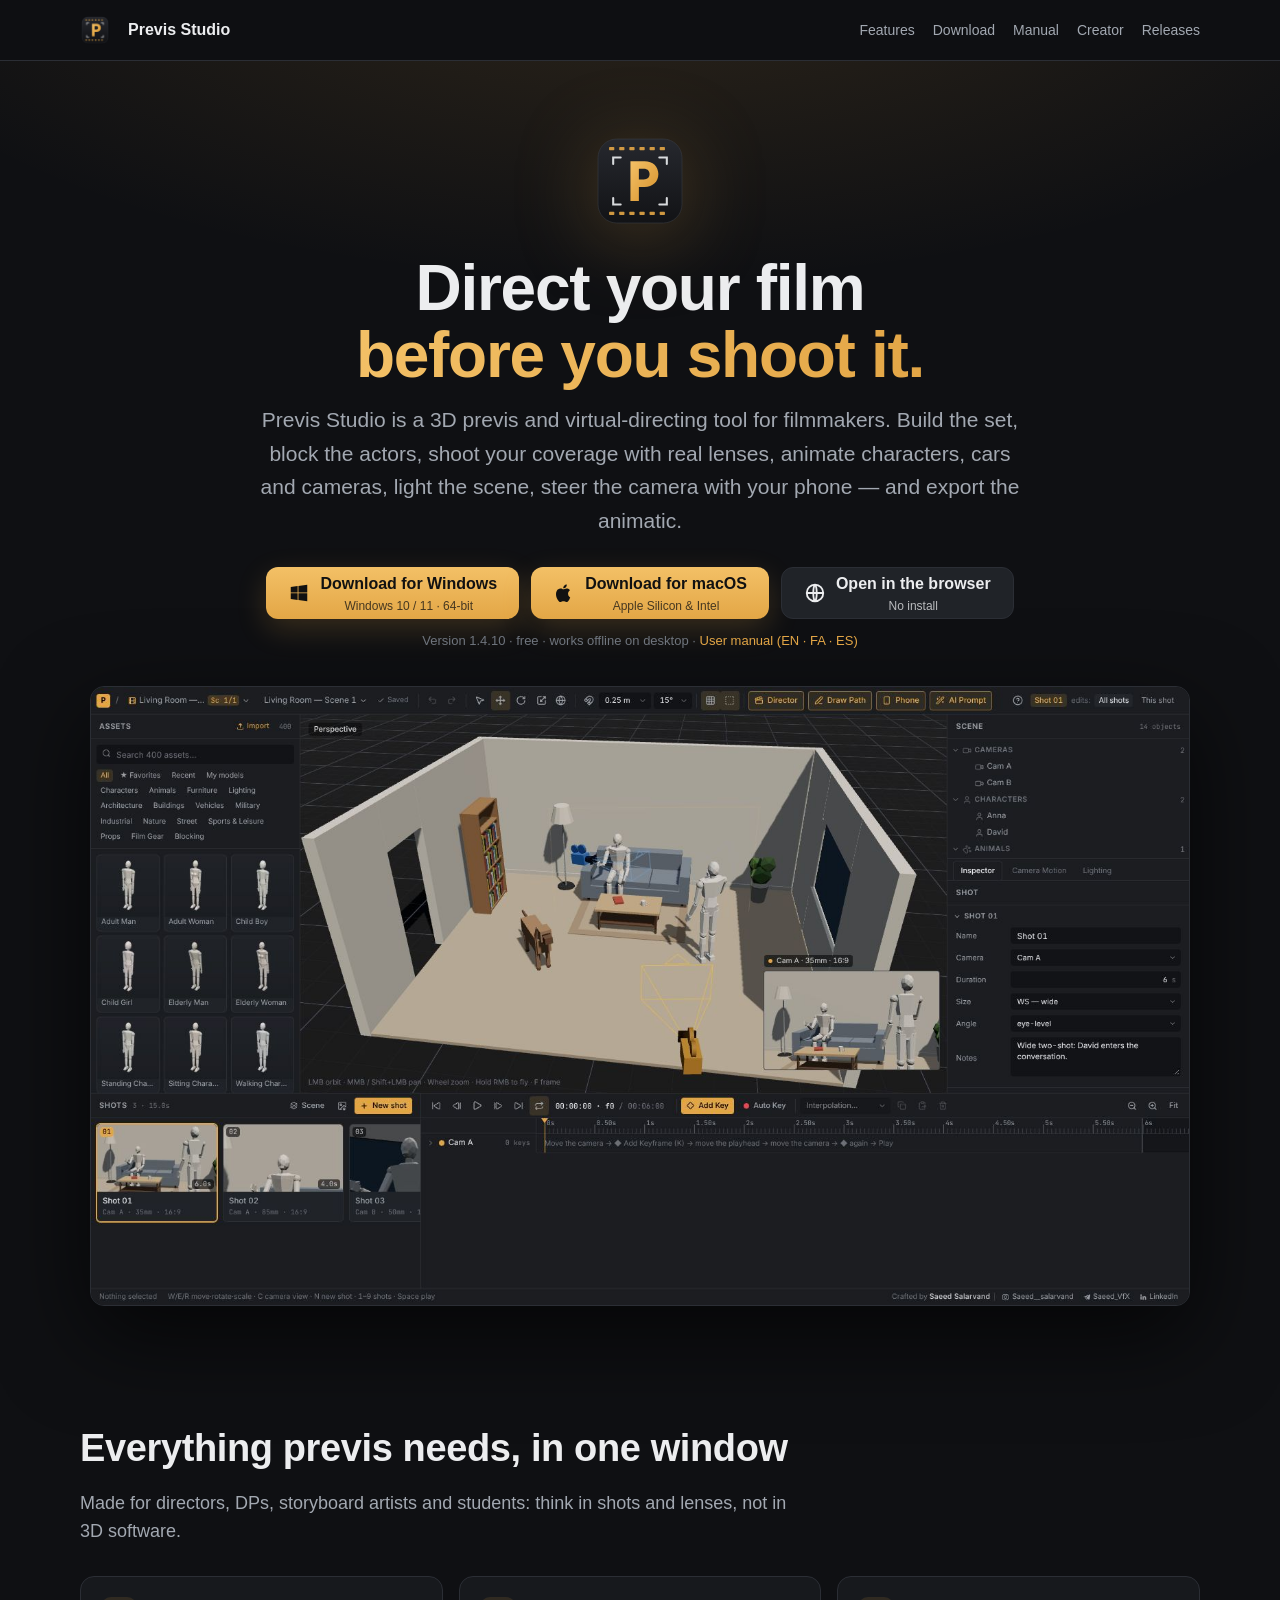
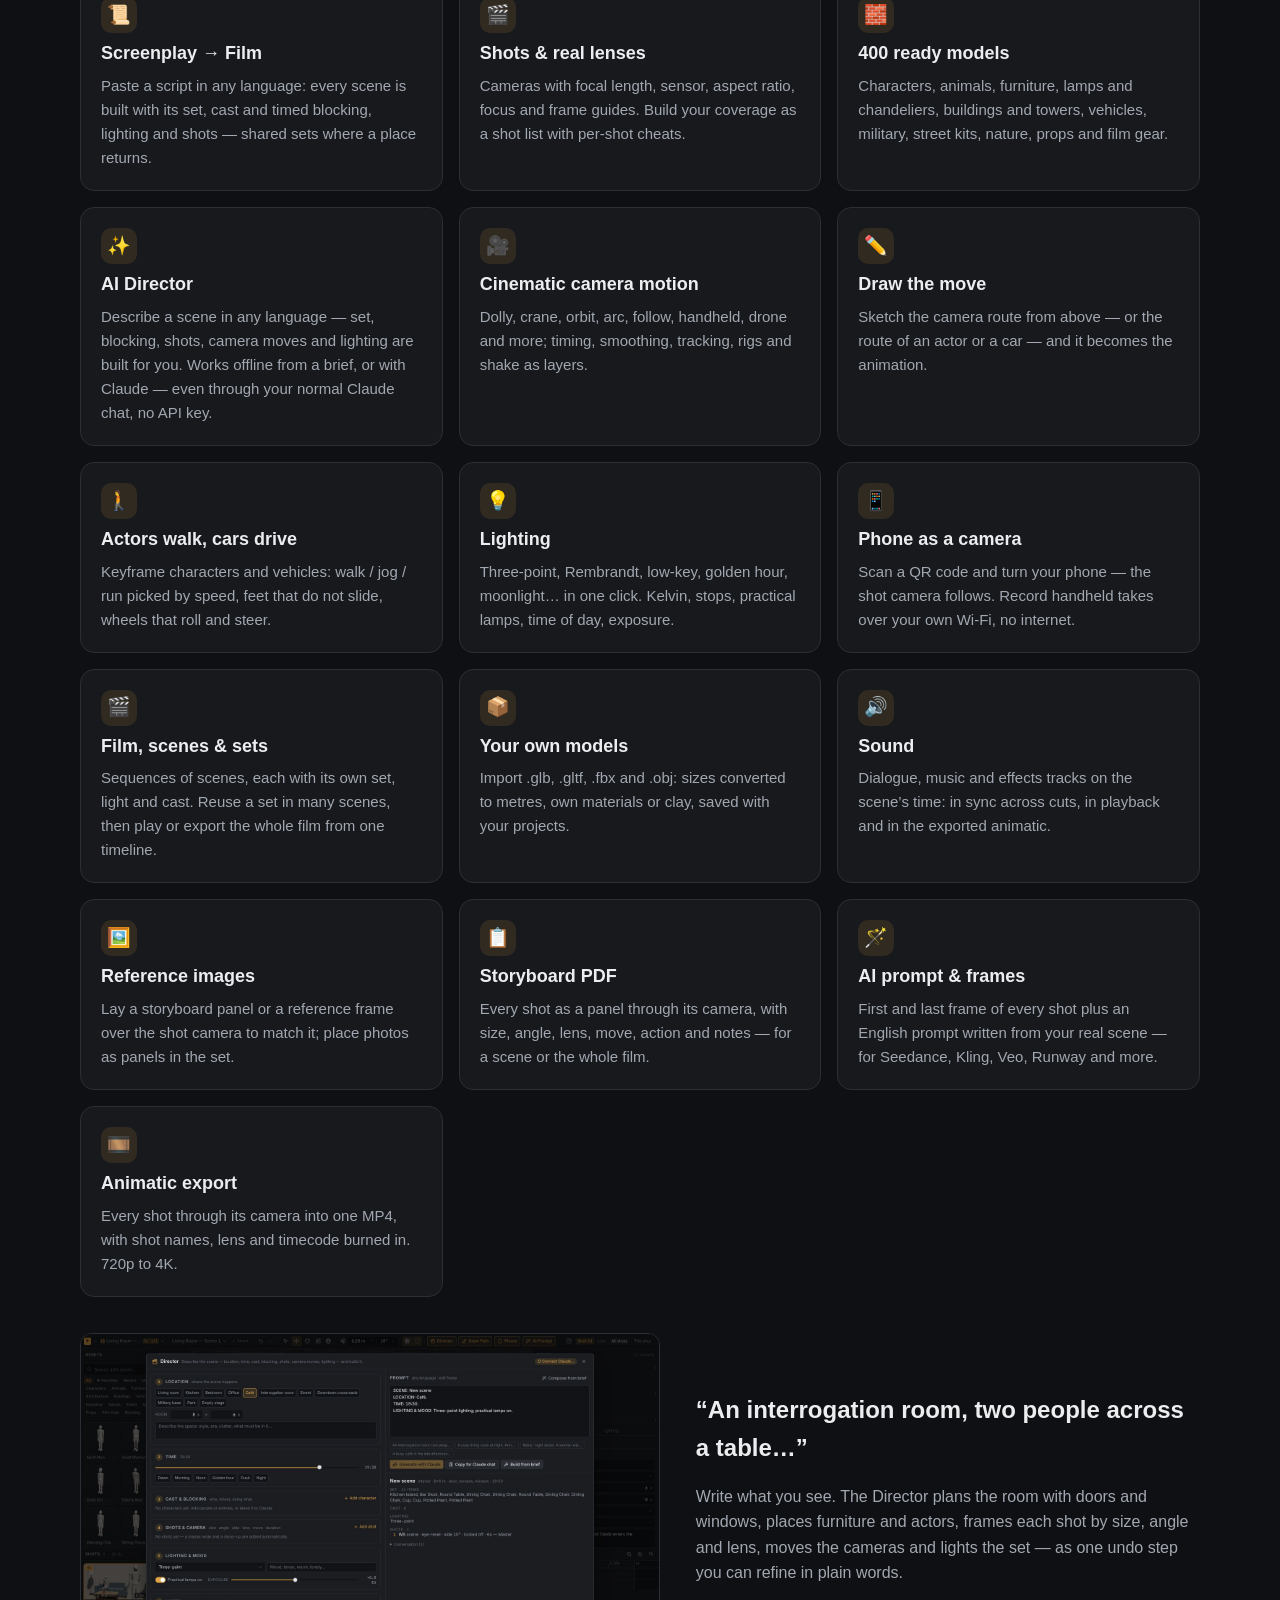
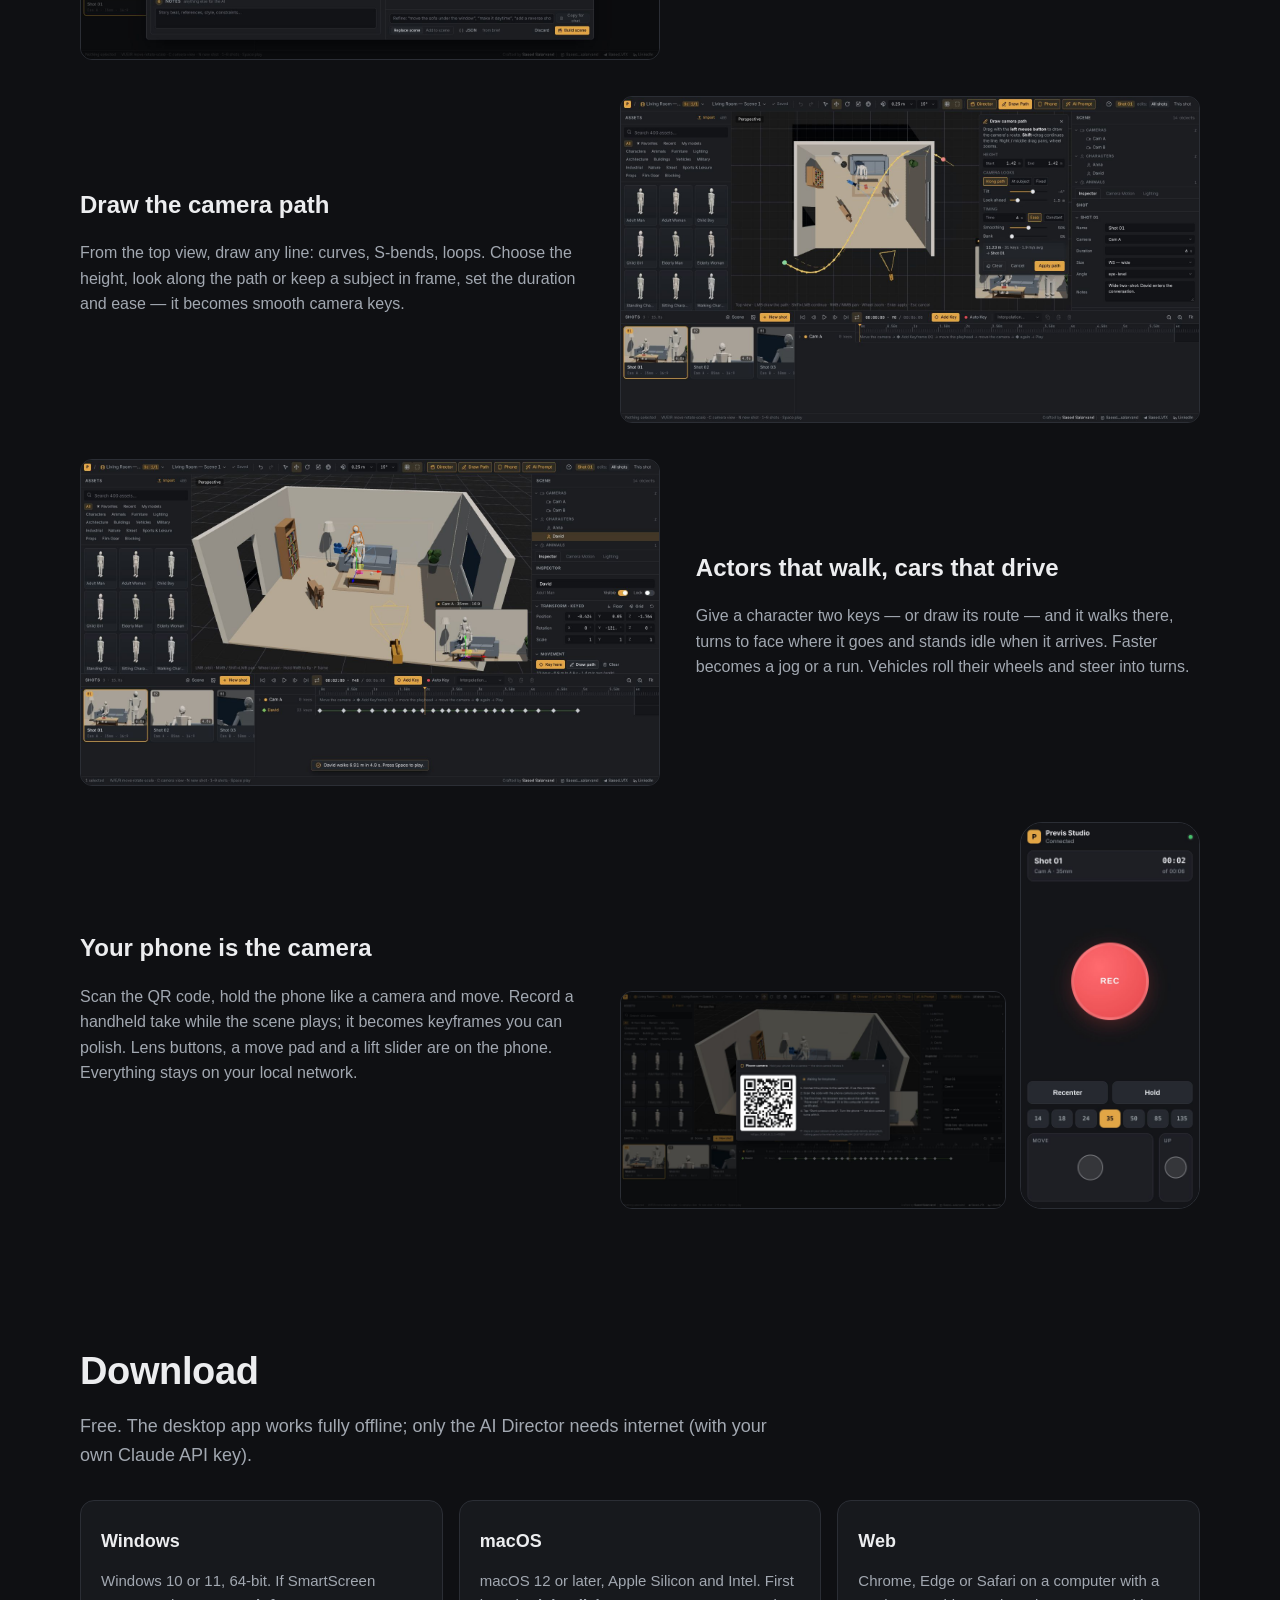
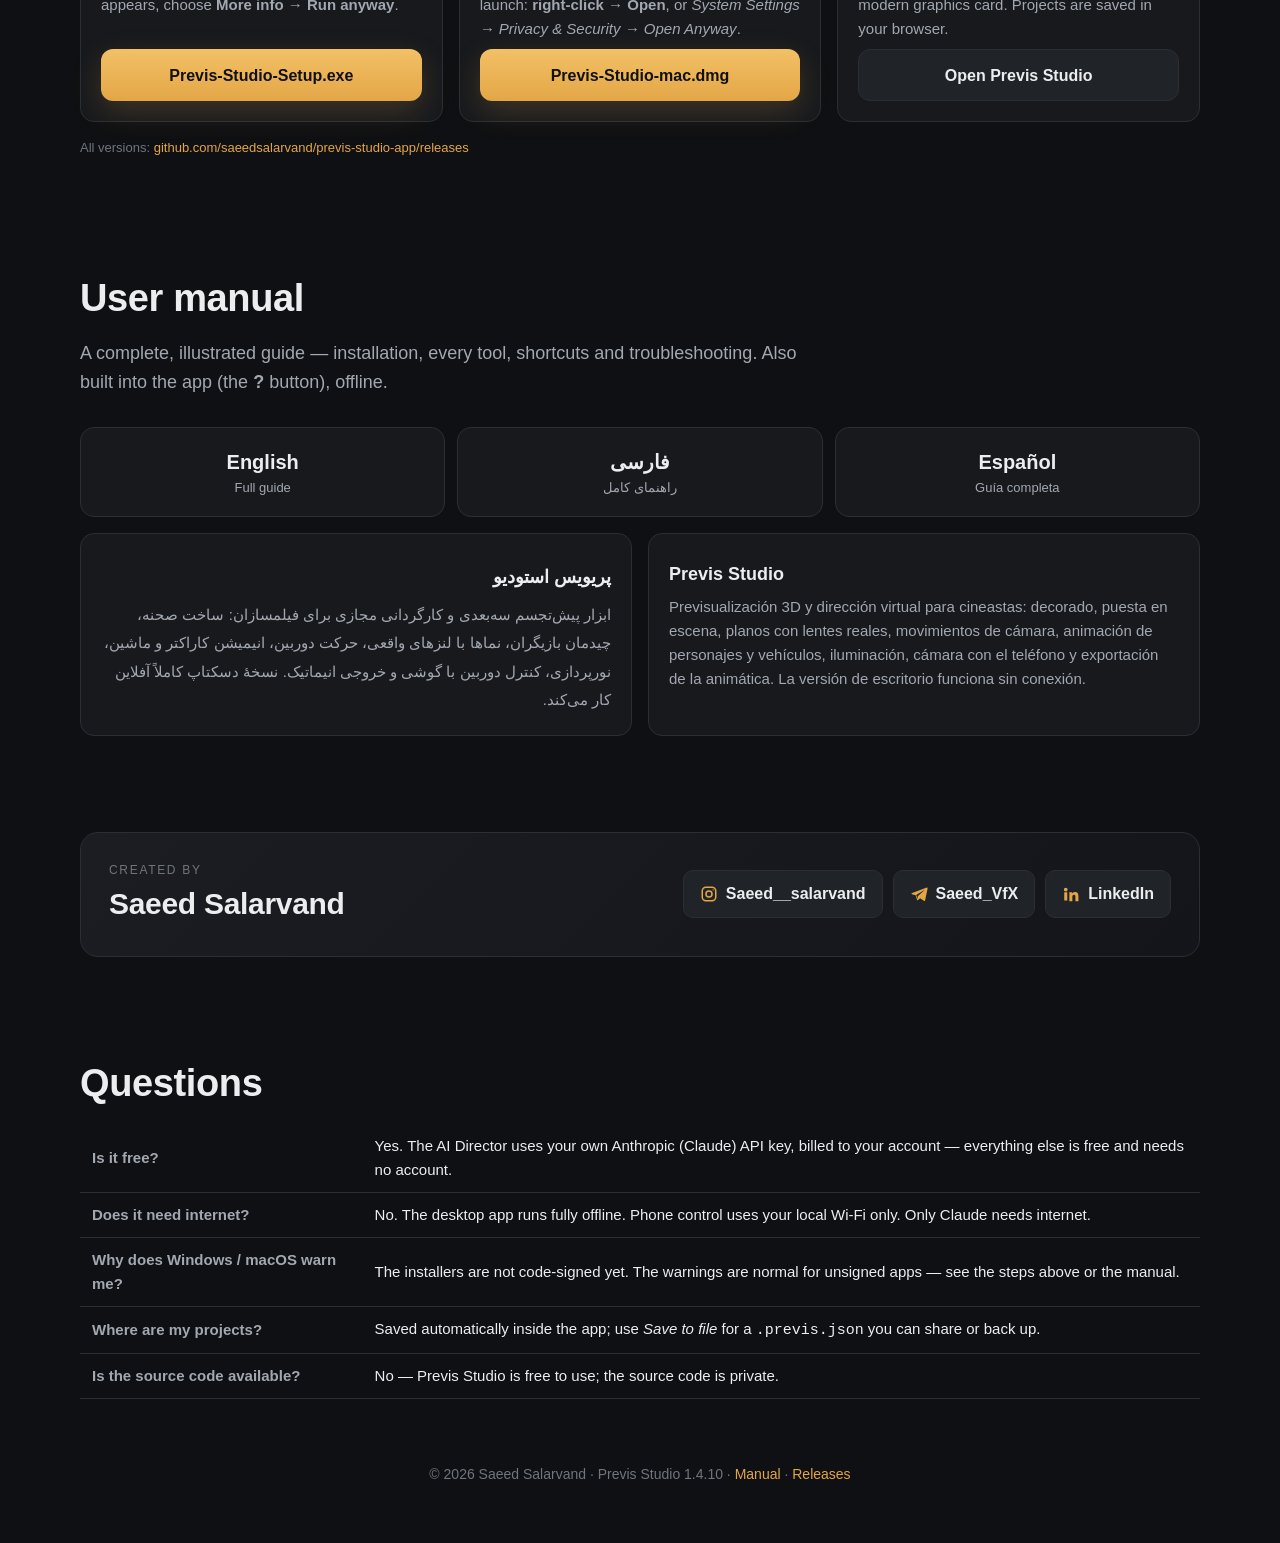
==== index.html @ e41b7f32 "Website 1.4.10" ====
<!doctype html>
<html lang="en">
  <head>
    <meta charset="utf-8" />
    <meta name="viewport" content="width=device-width, initial-scale=1" />
    <title>Previs Studio — 3D previs &amp; virtual directing for filmmakers</title>
    <meta name="description" content="Block scenes, place actors and props, shoot coverage with real lenses, animate characters and cameras, light the set, steer the camera with your phone and export an animatic. Free for Windows, macOS and the web." />
    <meta property="og:title" content="Previs Studio" />
    <meta property="og:description" content="3D previs and virtual directing for filmmakers — by Saeed Salarvand." />
    <meta property="og:image" content="https://saeedsalarvand.github.io/previs-studio-app/app/manual/img/overview.jpg" />
    <link rel="icon" type="image/png" href="assets/icon-256.png" />
    <style>
      :root { --bg: #0f1013; --panel: #17191d; --raised: #202328; --border: #2b2e35; --text: #ecedef; --muted: #a2a8b1; --faint: #6f757e; --accent: #e3a646; --accent2: #f3c066; color-scheme: dark; }
      * { box-sizing: border-box; }
      html { scroll-behavior: smooth; }
      body { margin: 0; background: var(--bg); color: var(--text); font: 16px/1.6 -apple-system, BlinkMacSystemFont, "Segoe UI", Roboto, "Helvetica Neue", Arial, sans-serif; }
      a { color: var(--accent); text-decoration: none; }
      a:hover { text-decoration: underline; }
      .wrap { max-width: 1160px; margin: 0 auto; padding: 0 20px; }
      nav.top { position: sticky; top: 0; z-index: 10; background: rgba(15, 16, 19, 0.85); backdrop-filter: blur(10px); border-bottom: 1px solid var(--border); }
      nav.top .wrap { display: flex; align-items: center; gap: 18px; height: 60px; }
      nav.top img { width: 30px; height: 30px; }
      nav.top b { font-size: 16px; }
      nav.top .links { margin-left: auto; display: flex; gap: 18px; font-size: 14px; }
      nav.top .links a { color: var(--muted); }
      nav.top .links a:hover { color: var(--text); text-decoration: none; }
      .hero { padding: 72px 0 40px; text-align: center; background: radial-gradient(1200px 500px at 50% -10%, #e3a64626, transparent 70%); }
      .hero img.icon { width: 96px; height: 96px; filter: drop-shadow(0 12px 40px #e3a64640); }
      .hero h1 { font-size: clamp(36px, 6vw, 64px); line-height: 1.05; margin: 18px 0 14px; letter-spacing: -0.02em; }
      .hero h1 span { background: linear-gradient(90deg, var(--accent2), var(--accent)); -webkit-background-clip: text; background-clip: text; color: transparent; }
      .hero p { font-size: clamp(17px, 2.2vw, 21px); color: var(--muted); max-width: 760px; margin: 0 auto; }
      .cta { display: flex; flex-wrap: wrap; justify-content: center; gap: 12px; margin: 30px 0 12px; }
      .btn { display: inline-flex; align-items: center; gap: 10px; height: 52px; padding: 0 22px; border-radius: 12px; font-weight: 650; font-size: 16px; border: 1px solid var(--border); background: var(--raised); color: var(--text); }
      .btn:hover { text-decoration: none; border-color: #4a4e57; }
      .btn.primary { background: linear-gradient(180deg, var(--accent2), var(--accent)); color: #111; border: 0; box-shadow: 0 10px 30px #e3a64633; }
      .btn small { display: block; font-weight: 500; font-size: 12px; opacity: 0.75; }
      .btn svg { width: 22px; height: 22px; }
      .ver { color: var(--faint); font-size: 13px; }
      .shot { margin: 34px auto 0; max-width: 1100px; border-radius: 14px; overflow: hidden; border: 1px solid var(--border); box-shadow: 0 30px 90px #000a; }
      .shot img { display: block; width: 100%; }
      section { padding: 72px 0 24px; }
      h2 { font-size: clamp(26px, 3.6vw, 38px); letter-spacing: -0.01em; margin: 0 0 10px; }
      .sub { color: var(--muted); max-width: 720px; margin: 0 0 30px; font-size: 18px; }
      .features { display: grid; grid-template-columns: repeat(3, 1fr); gap: 16px; }
      .f { background: var(--panel); border: 1px solid var(--border); border-radius: 14px; padding: 20px; }
      .f h3 { margin: 6px 0 6px; font-size: 18px; }
      .f p { margin: 0; color: var(--muted); font-size: 15px; }
      .f .i { width: 36px; height: 36px; border-radius: 10px; background: #e3a6461f; color: var(--accent); display: grid; place-items: center; font-size: 19px; }
      .split { display: grid; grid-template-columns: 1.15fr 1fr; gap: 36px; align-items: center; margin: 36px 0; }
      .split.rev { grid-template-columns: 1fr 1.15fr; }
      .split.rev .media { order: 2; }
      .media img { width: 100%; border-radius: 12px; border: 1px solid var(--border); display: block; }
      .split h3 { font-size: 24px; margin: 0 0 8px; }
      .split p, .split li { color: var(--muted); }
      .phone-pair { display: grid; grid-template-columns: 1fr 180px; gap: 14px; align-items: end; }
      .phone-pair img:last-child { border-radius: 22px; }
      .dl { display: grid; grid-template-columns: repeat(3, 1fr); gap: 16px; }
      .dl .f { display: flex; flex-direction: column; gap: 8px; }
      .dl .f .btn { margin-top: auto; justify-content: center; }
      table { width: 100%; border-collapse: collapse; font-size: 15px; }
      td, th { text-align: left; padding: 10px 12px; border-bottom: 1px solid var(--border); }
      th { color: var(--muted); font-weight: 600; }
      .langs { display: flex; flex-wrap: wrap; gap: 12px; }
      .langs a { flex: 1; min-width: 200px; padding: 18px; border: 1px solid var(--border); border-radius: 14px; background: var(--panel); color: var(--text); font-size: 20px; font-weight: 650; text-align: center; }
      .langs a:hover { border-color: var(--accent); text-decoration: none; }
      .langs small { display: block; color: var(--muted); font-size: 13px; font-weight: 400; }
      .creator { display: flex; flex-wrap: wrap; align-items: center; gap: 24px; background: linear-gradient(135deg, #1b1d22, #14151a); border: 1px solid var(--border); border-radius: 18px; padding: 28px; }
      .creator .who { font-size: 30px; font-weight: 700; letter-spacing: -0.01em; }
      .creator .label { color: var(--faint); text-transform: uppercase; letter-spacing: 0.14em; font-size: 12px; }
      .creator .social { margin-left: auto; display: flex; flex-wrap: wrap; gap: 10px; }
      .creator .social a { display: inline-flex; align-items: center; gap: 8px; padding: 10px 16px; border-radius: 10px; border: 1px solid var(--border); background: var(--raised); color: var(--text); font-weight: 600; }
      .creator .social svg { width: 18px; height: 18px; color: var(--accent); }
      .intl { display: grid; grid-template-columns: 1fr 1fr; gap: 16px; }
      [dir='rtl'], [dir='rtl'] * { letter-spacing: 0 !important; }
      .intl .f[dir='rtl'] { font-family: "Vazirmatn", "Segoe UI", Tahoma, sans-serif; line-height: 1.9; }
      footer { padding: 40px 0 60px; color: var(--faint); font-size: 14px; text-align: center; }
      @media (max-width: 900px) {
        .features, .dl, .intl { grid-template-columns: 1fr; }
        .split, .split.rev { grid-template-columns: 1fr; }
        .split.rev .media { order: 0; }
        nav.top .links { display: none; }
        .creator .social { margin-left: 0; }
      }
    </style>
  </head>
  <body>
    <nav class="top">
      <div class="wrap">
        <img src="assets/icon-256.png" alt="" />
        <b>Previs Studio</b>
        <div class="links">
          <a href="#features">Features</a>
          <a href="#download">Download</a>
          <a href="app/manual/">Manual</a>
          <a href="#creator">Creator</a>
          <a href="https://github.com/saeedsalarvand/previs-studio-app/releases">Releases</a>
        </div>
      </div>
    </nav>

    <header class="hero">
      <div class="wrap">
        <img class="icon" src="assets/icon.svg" alt="Previs Studio icon" />
        <h1>Direct your film<br /><span>before you shoot it.</span></h1>
        <p>Previs Studio is a 3D previs and virtual-directing tool for filmmakers. Build the set, block the actors, shoot your coverage with real lenses, animate characters, cars and cameras, light the scene, steer the camera with your phone — and export the animatic.</p>
        <div class="cta">
          <a class="btn primary" href="https://github.com/saeedsalarvand/previs-studio-app/releases/latest/download/Previs-Studio-Setup.exe">
            <svg viewBox="0 0 24 24" fill="currentColor" aria-hidden="true"><path d="M3 5.5 10.5 4.4v7.1H3V5.5Zm8.4-1.2L21 3v8.5h-9.6V4.3ZM3 12.4h7.5v7.2L3 18.5v-6.1Zm8.4 0H21V21l-9.6-1.4v-7.2Z" /></svg>
            <span>Download for Windows<small>Windows 10 / 11 · 64-bit</small></span>
          </a>
          <a class="btn primary" href="https://github.com/saeedsalarvand/previs-studio-app/releases/latest/download/Previs-Studio-mac.dmg">
            <svg viewBox="0 0 24 24" fill="currentColor" aria-hidden="true"><path d="M16.4 12.7c0-2.4 2-3.6 2.1-3.7-1.1-1.7-2.9-1.9-3.5-1.9-1.5-.2-2.9.9-3.7.9-.8 0-1.9-.9-3.2-.8-1.6 0-3.2 1-4 2.5-1.7 3-.4 7.4 1.2 9.8.8 1.2 1.8 2.5 3 2.4 1.2 0 1.7-.8 3.1-.8 1.5 0 1.9.8 3.2.8 1.3 0 2.1-1.2 2.9-2.4.9-1.4 1.3-2.7 1.3-2.8 0 0-2.4-1-2.4-4ZM14 5.6c.7-.8 1.1-1.9 1-3-1 0-2.1.6-2.8 1.4-.6.7-1.2 1.8-1 2.9 1 .1 2.1-.5 2.8-1.3Z" /></svg>
            <span>Download for macOS<small>Apple Silicon &amp; Intel</small></span>
          </a>
          <a class="btn" href="app/">
            <svg viewBox="0 0 24 24" fill="none" stroke="currentColor" stroke-width="2" aria-hidden="true"><circle cx="12" cy="12" r="9" /><path d="M3 12h18M12 3c2.5 2.8 2.5 15.2 0 18M12 3c-2.5 2.8-2.5 15.2 0 18" /></svg>
            <span>Open in the browser<small>No install</small></span>
          </a>
        </div>
        <div class="ver">Version 1.4.10 · free · works offline on desktop · <a href="app/manual/">User manual (EN · FA · ES)</a></div>
        <div class="shot"><img src="app/manual/img/overview.jpg" alt="Previs Studio main window" /></div>
      </div>
    </header>

    <section id="features">
      <div class="wrap">
        <h2>Everything previs needs, in one window</h2>
        <p class="sub">Made for directors, DPs, storyboard artists and students: think in shots and lenses, not in 3D software.</p>
        <div class="features">
          <div class="f"><div class="i">📜</div><h3>Screenplay → Film</h3><p>Paste a script in any language: every scene is built with its set, cast and timed blocking, lighting and shots — shared sets where a place returns.</p></div>
          <div class="f"><div class="i">🎬</div><h3>Shots &amp; real lenses</h3><p>Cameras with focal length, sensor, aspect ratio, focus and frame guides. Build your coverage as a shot list with per-shot cheats.</p></div>
          <div class="f"><div class="i">🧱</div><h3>400 ready models</h3><p>Characters, animals, furniture, lamps and chandeliers, buildings and towers, vehicles, military, street kits, nature, props and film gear.</p></div>
          <div class="f"><div class="i">✨</div><h3>AI Director</h3><p>Describe a scene in any language — set, blocking, shots, camera moves and lighting are built for you. Works offline from a brief, or with Claude — even through your normal Claude chat, no API key.</p></div>
          <div class="f"><div class="i">🎥</div><h3>Cinematic camera motion</h3><p>Dolly, crane, orbit, arc, follow, handheld, drone and more; timing, smoothing, tracking, rigs and shake as layers.</p></div>
          <div class="f"><div class="i">✏️</div><h3>Draw the move</h3><p>Sketch the camera route from above — or the route of an actor or a car — and it becomes the animation.</p></div>
          <div class="f"><div class="i">🚶</div><h3>Actors walk, cars drive</h3><p>Keyframe characters and vehicles: walk / jog / run picked by speed, feet that do not slide, wheels that roll and steer.</p></div>
          <div class="f"><div class="i">💡</div><h3>Lighting</h3><p>Three-point, Rembrandt, low-key, golden hour, moonlight… in one click. Kelvin, stops, practical lamps, time of day, exposure.</p></div>
          <div class="f"><div class="i">📱</div><h3>Phone as a camera</h3><p>Scan a QR code and turn your phone — the shot camera follows. Record handheld takes over your own Wi-Fi, no internet.</p></div>
          <div class="f"><div class="i">🎬</div><h3>Film, scenes &amp; sets</h3><p>Sequences of scenes, each with its own set, light and cast. Reuse a set in many scenes, then play or export the whole film from one timeline.</p></div>
          <div class="f"><div class="i">📦</div><h3>Your own models</h3><p>Import .glb, .gltf, .fbx and .obj: sizes converted to metres, own materials or clay, saved with your projects.</p></div>
          <div class="f"><div class="i">🔊</div><h3>Sound</h3><p>Dialogue, music and effects tracks on the scene’s time: in sync across cuts, in playback and in the exported animatic.</p></div>
          <div class="f"><div class="i">🖼️</div><h3>Reference images</h3><p>Lay a storyboard panel or a reference frame over the shot camera to match it; place photos as panels in the set.</p></div>
          <div class="f"><div class="i">📋</div><h3>Storyboard PDF</h3><p>Every shot as a panel through its camera, with size, angle, lens, move, action and notes — for a scene or the whole film.</p></div>
          <div class="f"><div class="i">🪄</div><h3>AI prompt &amp; frames</h3><p>First and last frame of every shot plus an English prompt written from your real scene — for Seedance, Kling, Veo, Runway and more.</p></div>
          <div class="f"><div class="i">🎞️</div><h3>Animatic export</h3><p>Every shot through its camera into one MP4, with shot names, lens and timecode burned in. 720p to 4K.</p></div>
        </div>

        <div class="split">
          <div class="media"><img src="app/manual/img/director.jpg" alt="Director" /></div>
          <div>
            <h3>“An interrogation room, two people across a table…”</h3>
            <p>Write what you see. The Director plans the room with doors and windows, places furniture and actors, frames each shot by size, angle and lens, moves the cameras and lights the set — as one undo step you can refine in plain words.</p>
          </div>
        </div>
        <div class="split rev">
          <div class="media"><img src="app/manual/img/draw-path.jpg" alt="Draw Path" /></div>
          <div>
            <h3>Draw the camera path</h3>
            <p>From the top view, draw any line: curves, S-bends, loops. Choose the height, look along the path or keep a subject in frame, set the duration and ease — it becomes smooth camera keys.</p>
          </div>
        </div>
        <div class="split">
          <div class="media"><img src="app/manual/img/object-animation.jpg" alt="Character walking" /></div>
          <div>
            <h3>Actors that walk, cars that drive</h3>
            <p>Give a character two keys — or draw its route — and it walks there, turns to face where it goes and stands idle when it arrives. Faster becomes a jog or a run. Vehicles roll their wheels and steer into turns.</p>
          </div>
        </div>
        <div class="split rev">
          <div class="media phone-pair"><img src="app/manual/img/phone-dialog.jpg" alt="Phone pairing" /><img src="app/manual/img/phone-page.jpg" alt="Phone controller" /></div>
          <div>
            <h3>Your phone is the camera</h3>
            <p>Scan the QR code, hold the phone like a camera and move. Record a handheld take while the scene plays; it becomes keyframes you can polish. Lens buttons, a move pad and a lift slider are on the phone. Everything stays on your local network.</p>
          </div>
        </div>
      </div>
    </section>

    <section id="download">
      <div class="wrap">
        <h2>Download</h2>
        <p class="sub">Free. The desktop app works fully offline; only the AI Director needs internet (with your own Claude API key).</p>
        <div class="dl">
          <div class="f">
            <h3>Windows</h3>
            <p>Windows 10 or 11, 64-bit. If SmartScreen appears, choose <b>More info → Run anyway</b>.</p>
            <a class="btn primary" href="https://github.com/saeedsalarvand/previs-studio-app/releases/latest/download/Previs-Studio-Setup.exe">Previs-Studio-Setup.exe</a>
          </div>
          <div class="f">
            <h3>macOS</h3>
            <p>macOS 12 or later, Apple Silicon and Intel. First launch: <b>right-click → Open</b>, or <i>System Settings → Privacy &amp; Security → Open Anyway</i>.</p>
            <a class="btn primary" href="https://github.com/saeedsalarvand/previs-studio-app/releases/latest/download/Previs-Studio-mac.dmg">Previs-Studio-mac.dmg</a>
          </div>
          <div class="f">
            <h3>Web</h3>
            <p>Chrome, Edge or Safari on a computer with a modern graphics card. Projects are saved in your browser.</p>
            <a class="btn" href="app/">Open Previs Studio</a>
          </div>
        </div>
        <p class="ver" style="margin-top: 16px">All versions: <a href="https://github.com/saeedsalarvand/previs-studio-app/releases">github.com/saeedsalarvand/previs-studio-app/releases</a></p>
      </div>
    </section>

    <section id="manual">
      <div class="wrap">
        <h2>User manual</h2>
        <p class="sub">A complete, illustrated guide — installation, every tool, shortcuts and troubleshooting. Also built into the app (the <b>?</b> button), offline.</p>
        <div class="langs">
          <a href="app/manual/en.html">English<small>Full guide</small></a>
          <a href="app/manual/fa.html" dir="rtl" lang="fa">فارسی<small>راهنمای کامل</small></a>
          <a href="app/manual/es.html" lang="es">Español<small>Guía completa</small></a>
        </div>
        <div class="intl" style="margin-top: 16px">
          <div class="f" dir="rtl" lang="fa">
            <h3>پریویس استودیو</h3>
            <p>ابزار پیش‌تجسم سه‌بعدی و کارگردانی مجازی برای فیلمسازان: ساخت صحنه، چیدمان بازیگران، نماها با لنزهای واقعی، حرکت دوربین، انیمیشن کاراکتر و ماشین، نورپردازی، کنترل دوربین با گوشی و خروجی انیماتیک. نسخهٔ دسکتاپ کاملاً آفلاین کار می‌کند.</p>
          </div>
          <div class="f" lang="es">
            <h3>Previs Studio</h3>
            <p>Previsualización 3D y dirección virtual para cineastas: decorado, puesta en escena, planos con lentes reales, movimientos de cámara, animación de personajes y vehículos, iluminación, cámara con el teléfono y exportación de la animática. La versión de escritorio funciona sin conexión.</p>
          </div>
        </div>
      </div>
    </section>

    <section id="creator">
      <div class="wrap">
        <div class="creator">
          <div>
            <div class="label">Created by</div>
            <div class="who">Saeed Salarvand</div>
          </div>
          <div class="social">
            <a href="https://instagram.com/Saeed__salarvand" target="_blank" rel="noopener noreferrer"><svg viewBox="0 0 24 24" fill="none" stroke="currentColor" stroke-width="2"><rect x="3" y="3" width="18" height="18" rx="5" /><circle cx="12" cy="12" r="4" /><circle cx="17.5" cy="6.5" r="0.8" fill="currentColor" stroke="none" /></svg>Saeed__salarvand</a>
            <a href="https://t.me/Saeed_VfX" target="_blank" rel="noopener noreferrer"><svg viewBox="0 0 24 24" fill="currentColor"><path d="M21.5 3.6 2.9 10.8c-1.2.5-1.2 1.2-.2 1.5l4.8 1.5 1.8 5.6c.2.6.1.9.8.9.5 0 .7-.2 1-.5l2.4-2.3 4.9 3.6c.9.5 1.5.2 1.8-.8l3.2-15.2c.3-1.3-.5-1.9-1.4-1.5ZM8.3 13.4l10.3-6.5c.5-.3.9-.1.5.2l-8.8 8-.3 3.7-1.7-5.4Z" /></svg>Saeed_VfX</a>
            <a href="https://www.linkedin.com/in/saeed-salarvand/" target="_blank" rel="noopener noreferrer"><svg viewBox="0 0 24 24" fill="currentColor"><path d="M4.98 3.5a2.5 2.5 0 1 1 0 5 2.5 2.5 0 0 1 0-5ZM3 9.75h4v11H3v-11Zm6.5 0h3.8v1.5h.05c.53-1 1.83-2.05 3.77-2.05 4.03 0 4.78 2.65 4.78 6.1v6.45h-4v-5.72c0-1.36-.02-3.12-1.9-3.12-1.9 0-2.2 1.48-2.2 3.02v5.82h-4v-11Z" /></svg>LinkedIn</a>
          </div>
        </div>
      </div>
    </section>

    <section>
      <div class="wrap">
        <h2>Questions</h2>
        <table>
          <tr><th>Is it free?</th><td>Yes. The AI Director uses your own Anthropic (Claude) API key, billed to your account — everything else is free and needs no account.</td></tr>
          <tr><th>Does it need internet?</th><td>No. The desktop app runs fully offline. Phone control uses your local Wi-Fi only. Only Claude needs internet.</td></tr>
          <tr><th>Why does Windows / macOS warn me?</th><td>The installers are not code-signed yet. The warnings are normal for unsigned apps — see the steps above or the manual.</td></tr>
          <tr><th>Where are my projects?</th><td>Saved automatically inside the app; use <i>Save to file</i> for a <code>.previs.json</code> you can share or back up.</td></tr>
          <tr><th>Is the source code available?</th><td>No — Previs Studio is free to use; the source code is private.</td></tr>
        </table>
      </div>
    </section>

    <footer>
      <div class="wrap">© 2026 Saeed Salarvand · Previs Studio 1.4.10 · <a href="app/manual/">Manual</a> · <a href="https://github.com/saeedsalarvand/previs-studio-app/releases">Releases</a></div>
    </footer>
  </body>
</html>
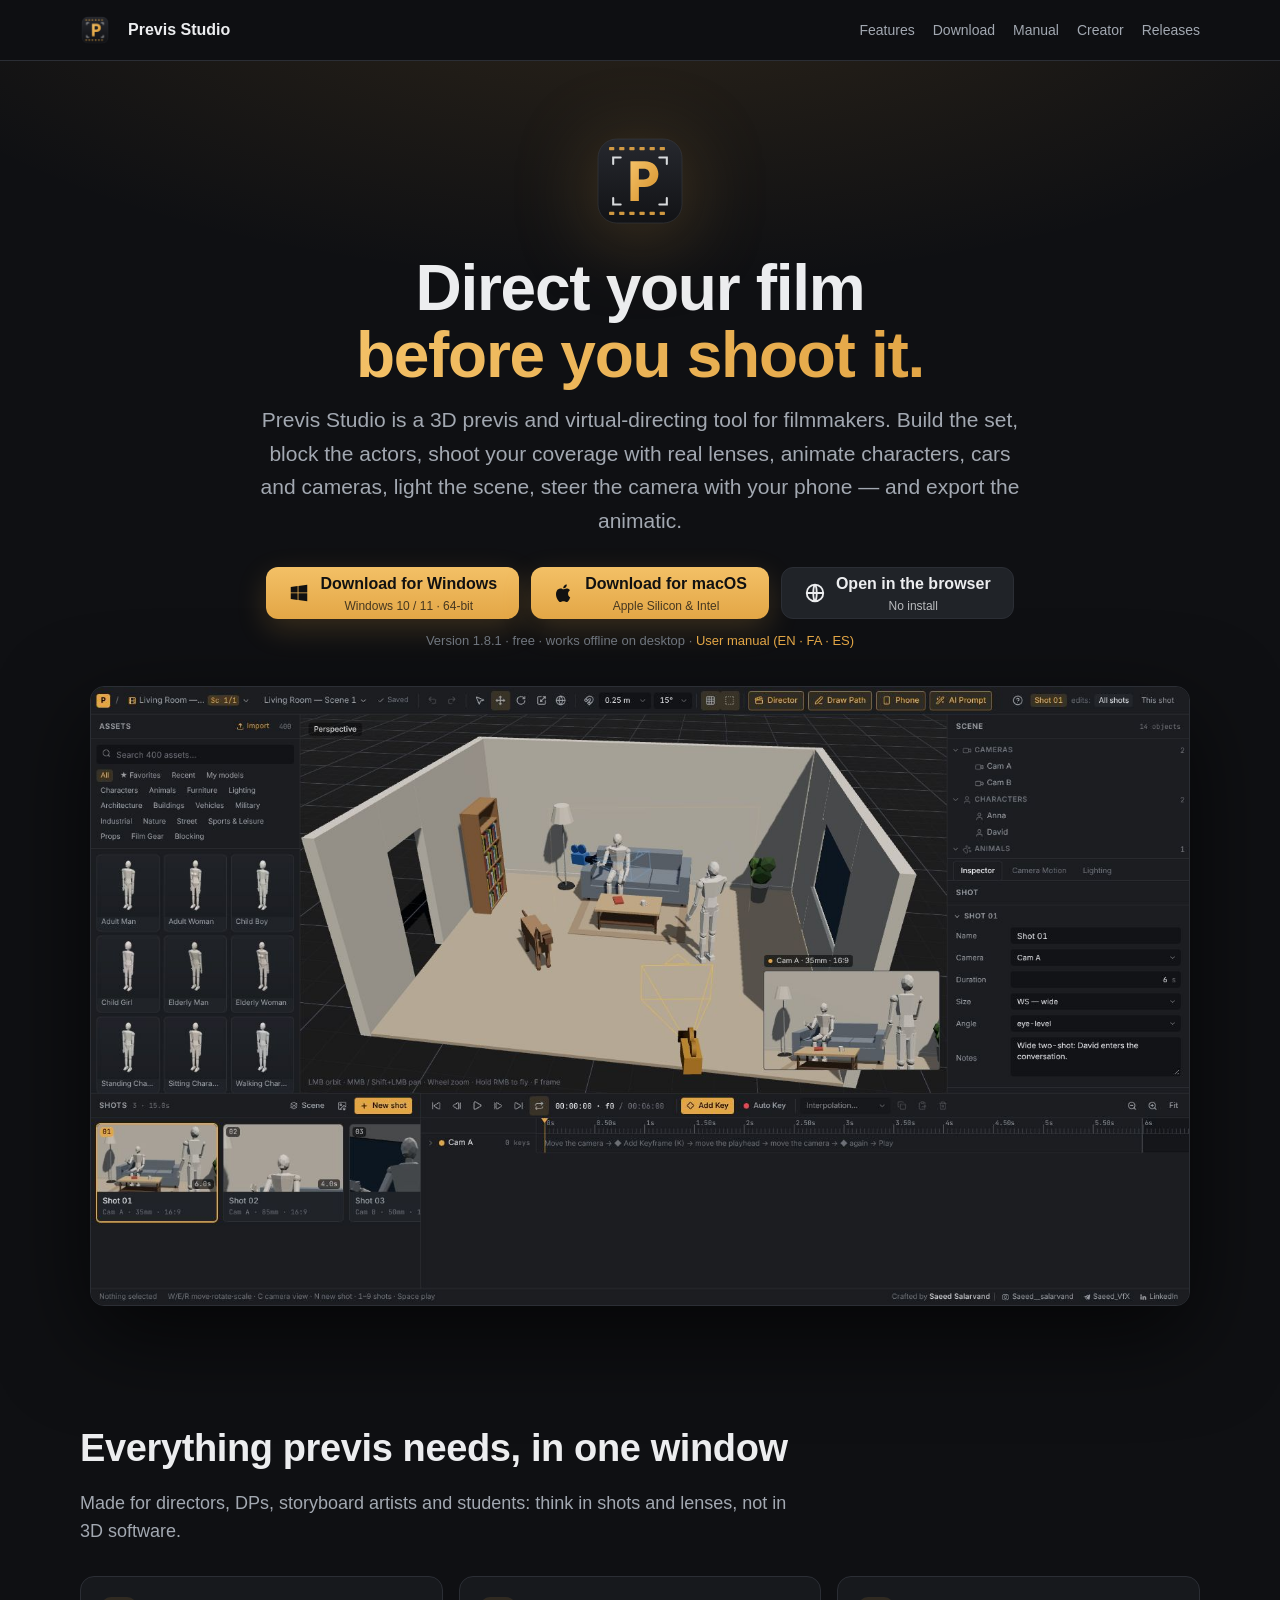
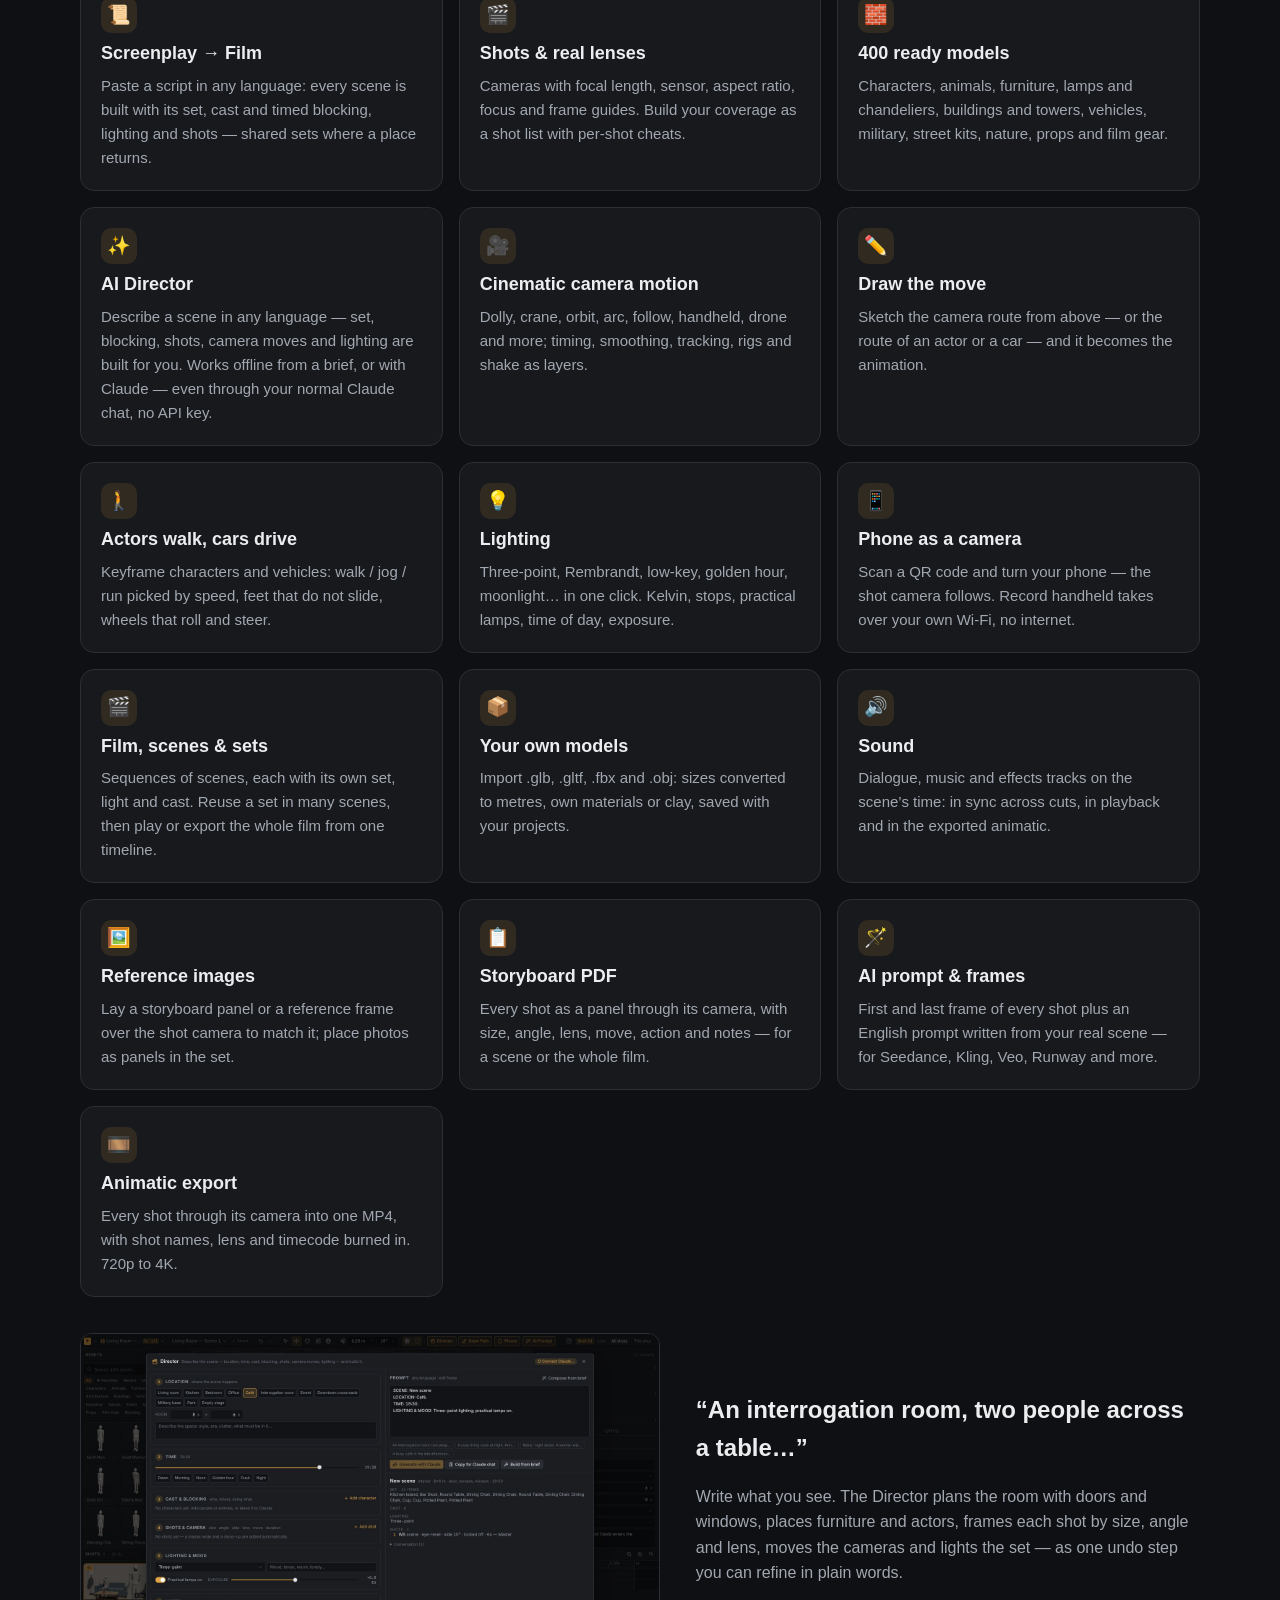
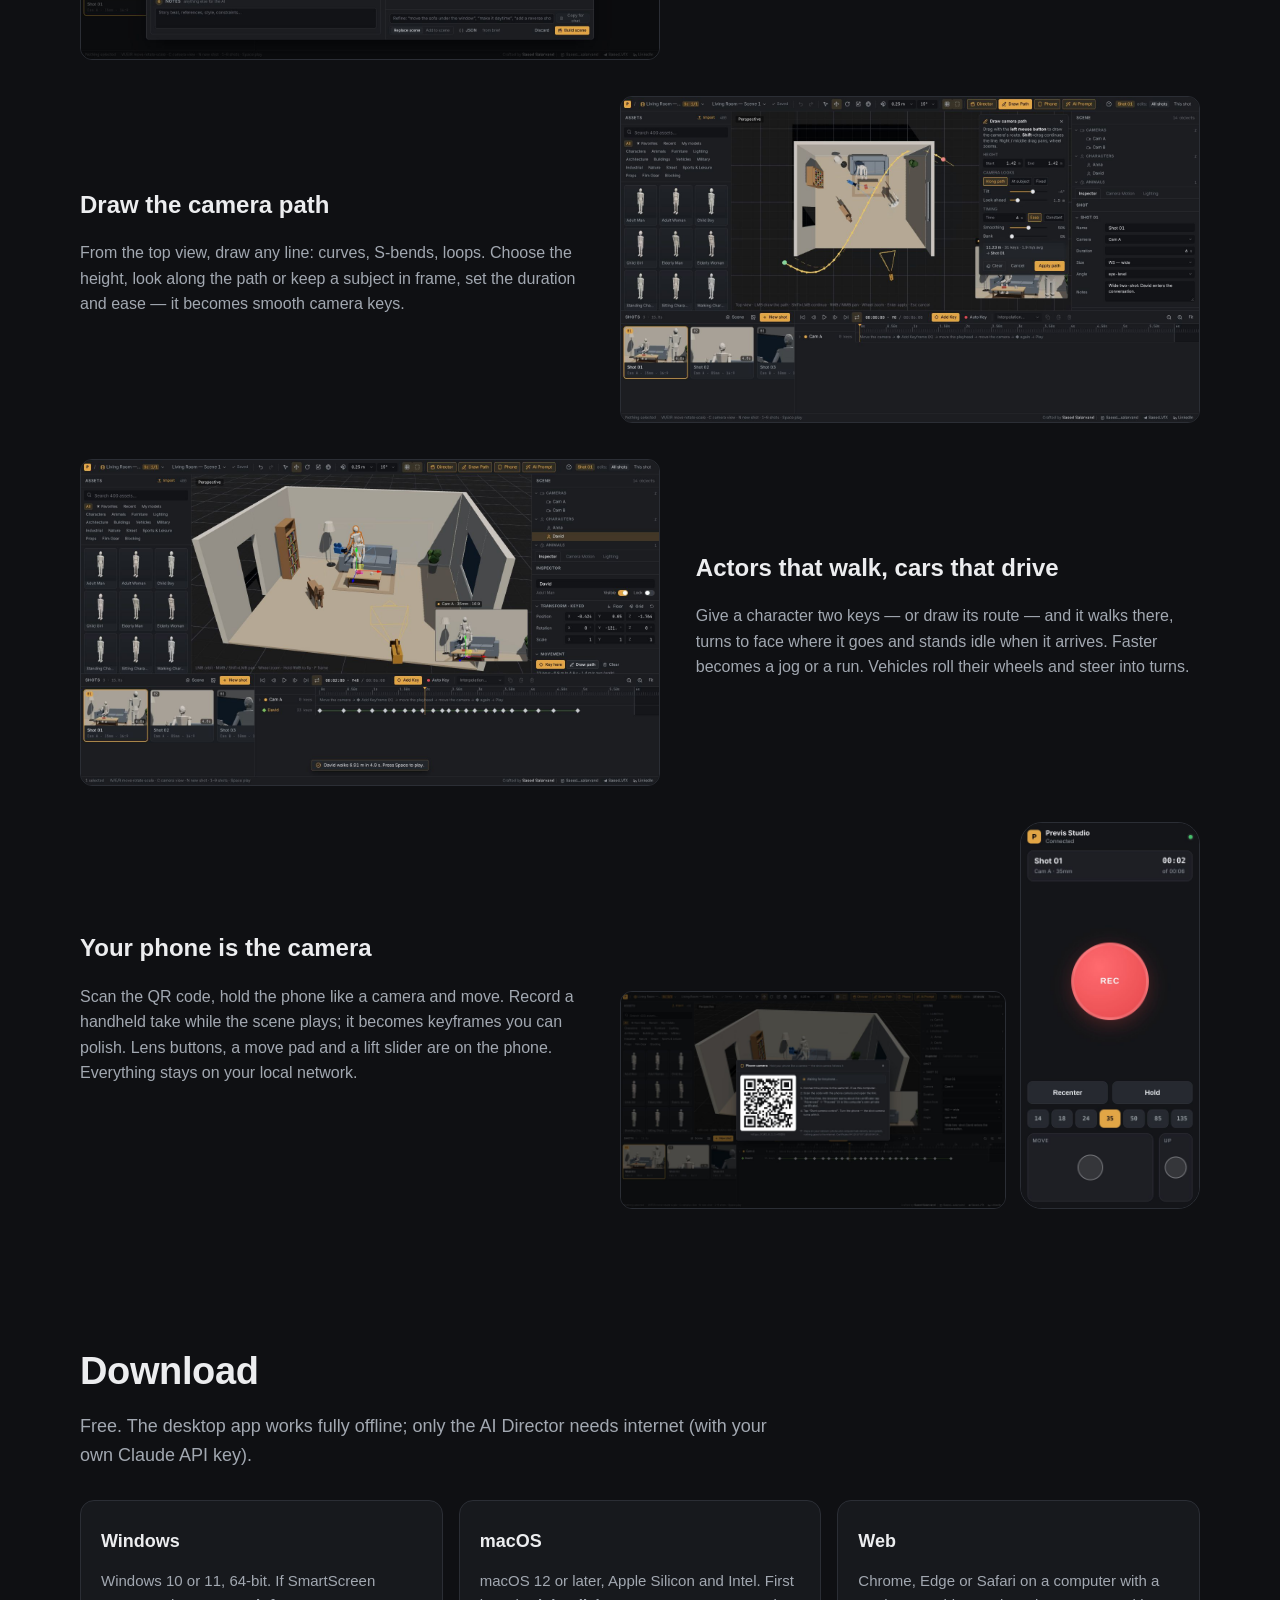
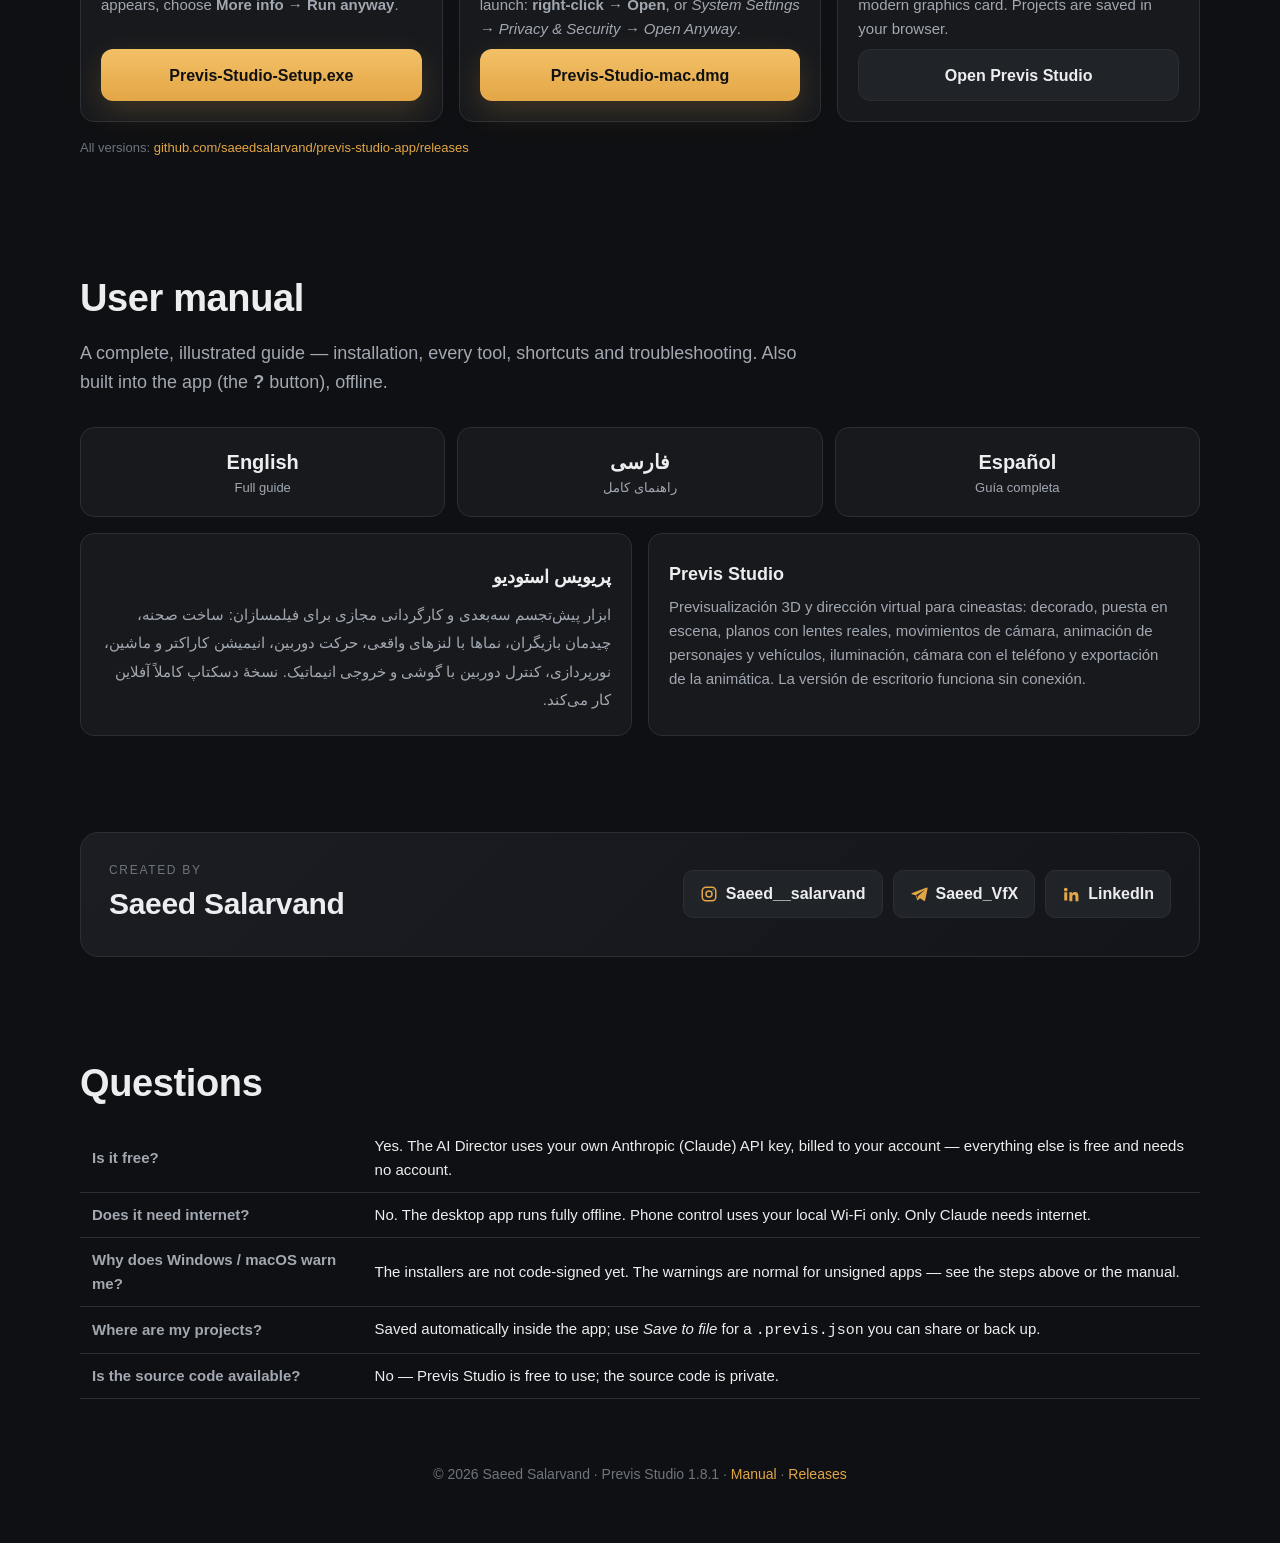
==== commit 8ff5d497: "Website 1.8.1" ====
--- a/index.html
+++ b/index.html
@@ -108,7 +108,7 @@
             <svg viewBox="0 0 24 24" fill="currentColor" aria-hidden="true"><path d="M3 5.5 10.5 4.4v7.1H3V5.5Zm8.4-1.2L21 3v8.5h-9.6V4.3ZM3 12.4h7.5v7.2L3 18.5v-6.1Zm8.4 0H21V21l-9.6-1.4v-7.2Z" /></svg>
             <span>Download for Windows<small>Windows 10 / 11 · 64-bit</small></span>
           </a>
-          <a class="btn primary" href="https://github.com/saeedsalarvand/previs-studio-app/releases/latest/download/Previs-Studio-mac.dmg">
+          <a class="btn primary" href="https://github.com/saeedsalarvand/previs-studio-app/releases">
             <svg viewBox="0 0 24 24" fill="currentColor" aria-hidden="true"><path d="M16.4 12.7c0-2.4 2-3.6 2.1-3.7-1.1-1.7-2.9-1.9-3.5-1.9-1.5-.2-2.9.9-3.7.9-.8 0-1.9-.9-3.2-.8-1.6 0-3.2 1-4 2.5-1.7 3-.4 7.4 1.2 9.8.8 1.2 1.8 2.5 3 2.4 1.2 0 1.7-.8 3.1-.8 1.5 0 1.9.8 3.2.8 1.3 0 2.1-1.2 2.9-2.4.9-1.4 1.3-2.7 1.3-2.8 0 0-2.4-1-2.4-4ZM14 5.6c.7-.8 1.1-1.9 1-3-1 0-2.1.6-2.8 1.4-.6.7-1.2 1.8-1 2.9 1 .1 2.1-.5 2.8-1.3Z" /></svg>
             <span>Download for macOS<small>Apple Silicon &amp; Intel</small></span>
           </a>
@@ -117,7 +117,7 @@
             <span>Open in the browser<small>No install</small></span>
           </a>
         </div>
-        <div class="ver">Version 1.4.10 · free · works offline on desktop · <a href="app/manual/">User manual (EN · FA · ES)</a></div>
+        <div class="ver">Version 1.8.1 · free · works offline on desktop · <a href="app/manual/">User manual (EN · FA · ES)</a></div>
         <div class="shot"><img src="app/manual/img/overview.jpg" alt="Previs Studio main window" /></div>
       </div>
     </header>
@@ -189,7 +189,7 @@
           <div class="f">
             <h3>macOS</h3>
             <p>macOS 12 or later, Apple Silicon and Intel. First launch: <b>right-click → Open</b>, or <i>System Settings → Privacy &amp; Security → Open Anyway</i>.</p>
-            <a class="btn primary" href="https://github.com/saeedsalarvand/previs-studio-app/releases/latest/download/Previs-Studio-mac.dmg">Previs-Studio-mac.dmg</a>
+            <a class="btn primary" href="https://github.com/saeedsalarvand/previs-studio-app/releases">Previs-Studio-mac.dmg</a>
           </div>
           <div class="f">
             <h3>Web</h3>
@@ -253,7 +253,7 @@
     </section>
 
     <footer>
-      <div class="wrap">© 2026 Saeed Salarvand · Previs Studio 1.4.10 · <a href="app/manual/">Manual</a> · <a href="https://github.com/saeedsalarvand/previs-studio-app/releases">Releases</a></div>
+      <div class="wrap">© 2026 Saeed Salarvand · Previs Studio 1.8.1 · <a href="app/manual/">Manual</a> · <a href="https://github.com/saeedsalarvand/previs-studio-app/releases">Releases</a></div>
     </footer>
   </body>
 </html>
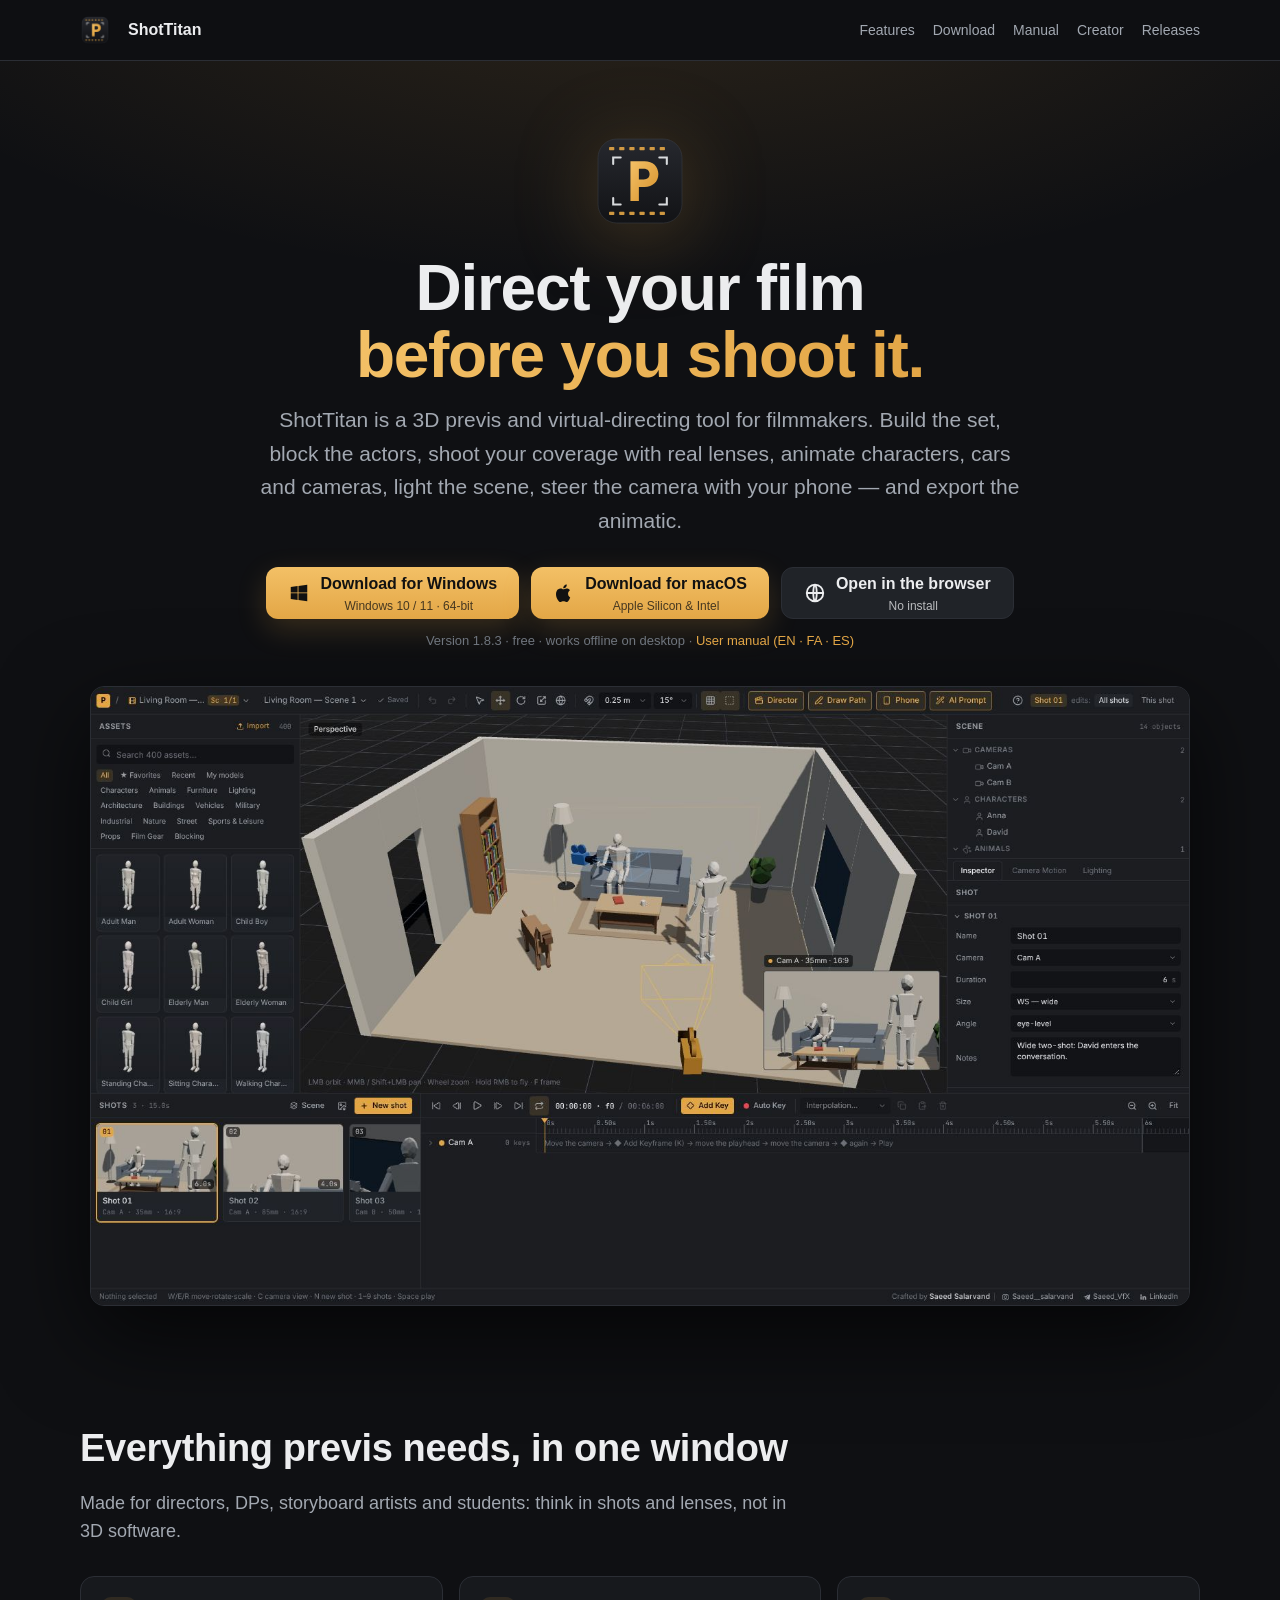
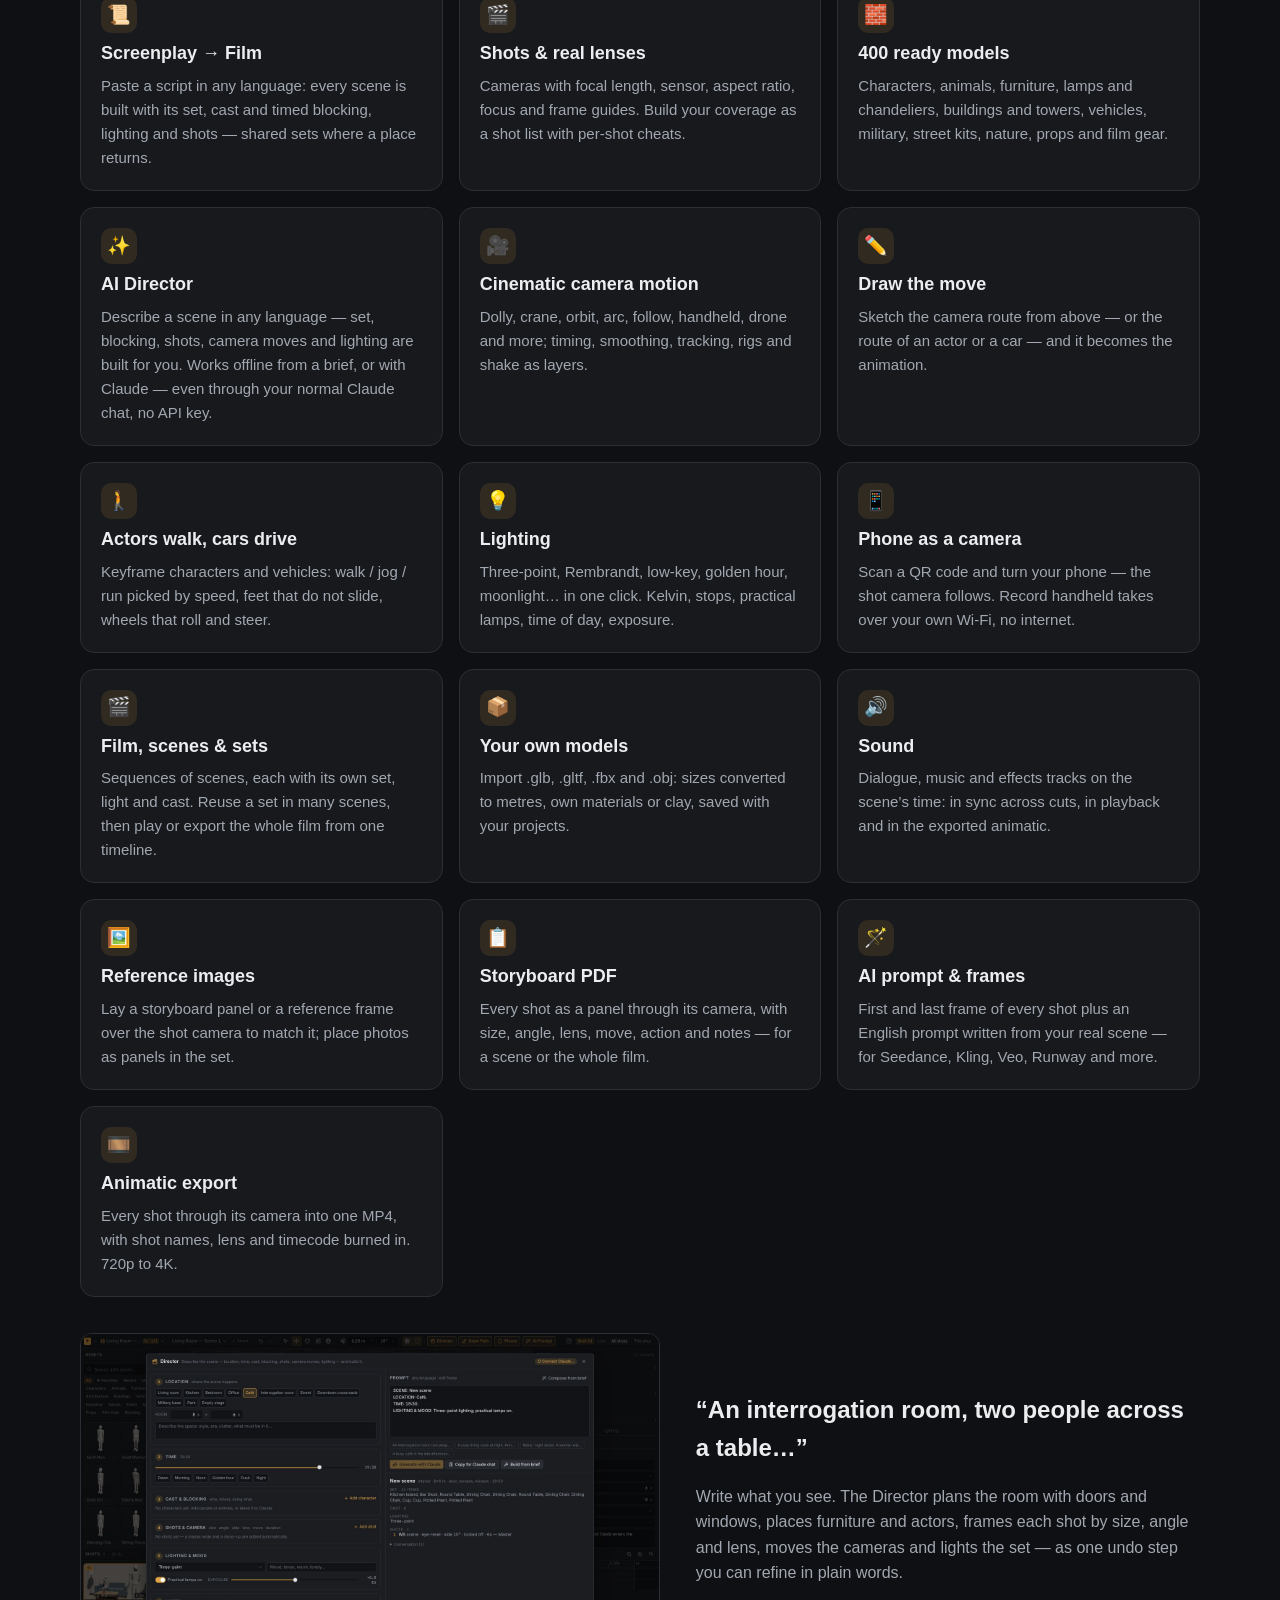
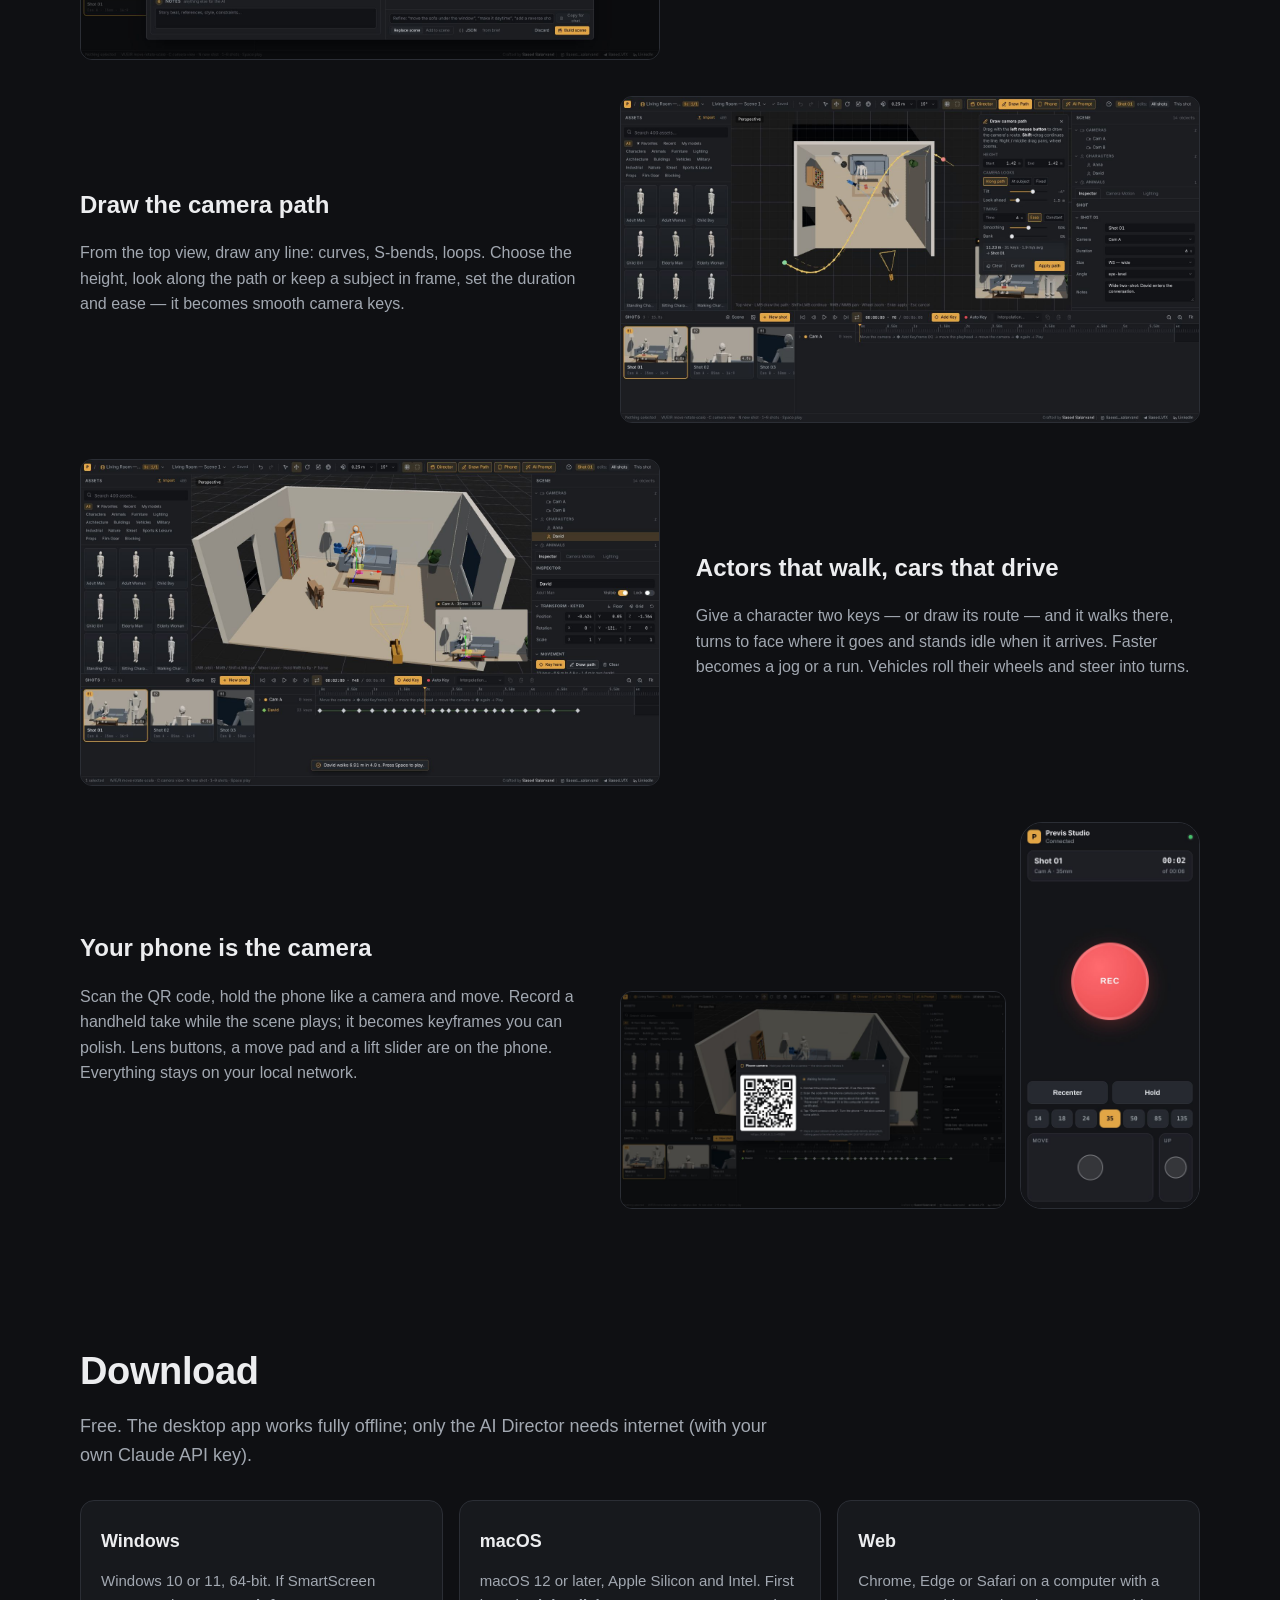
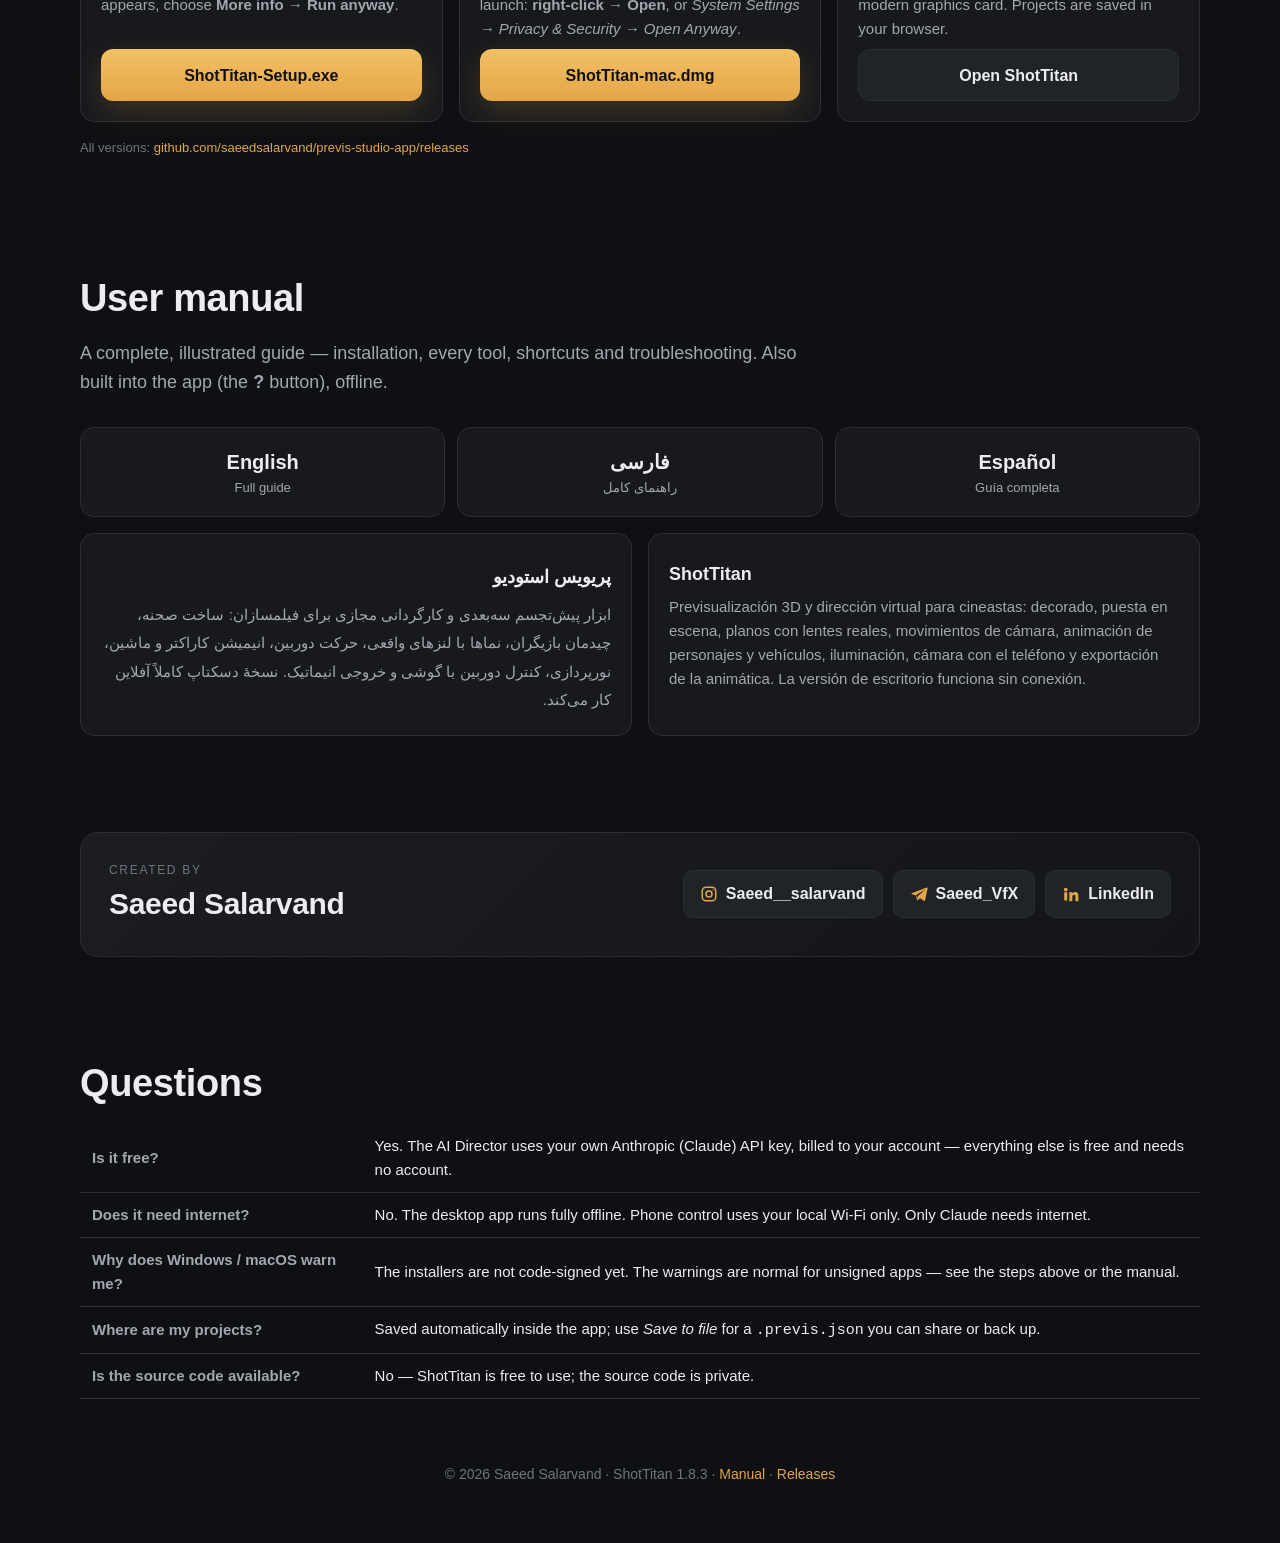
==== commit 182d3519: "Website 1.8.3: ShotTitan web version from current main" ====
--- a/index.html
+++ b/index.html
@@ -3,9 +3,9 @@
   <head>
     <meta charset="utf-8" />
     <meta name="viewport" content="width=device-width, initial-scale=1" />
-    <title>Previs Studio — 3D previs &amp; virtual directing for filmmakers</title>
+    <title>ShotTitan — 3D previs &amp; virtual directing for filmmakers</title>
     <meta name="description" content="Block scenes, place actors and props, shoot coverage with real lenses, animate characters and cameras, light the set, steer the camera with your phone and export an animatic. Free for Windows, macOS and the web." />
-    <meta property="og:title" content="Previs Studio" />
+    <meta property="og:title" content="ShotTitan" />
     <meta property="og:description" content="3D previs and virtual directing for filmmakers — by Saeed Salarvand." />
     <meta property="og:image" content="https://saeedsalarvand.github.io/previs-studio-app/app/manual/img/overview.jpg" />
     <link rel="icon" type="image/png" href="assets/icon-256.png" />
@@ -87,7 +87,7 @@
     <nav class="top">
       <div class="wrap">
         <img src="assets/icon-256.png" alt="" />
-        <b>Previs Studio</b>
+        <b>ShotTitan</b>
         <div class="links">
           <a href="#features">Features</a>
           <a href="#download">Download</a>
@@ -100,11 +100,11 @@
 
     <header class="hero">
       <div class="wrap">
-        <img class="icon" src="assets/icon.svg" alt="Previs Studio icon" />
+        <img class="icon" src="assets/icon.svg" alt="ShotTitan icon" />
         <h1>Direct your film<br /><span>before you shoot it.</span></h1>
-        <p>Previs Studio is a 3D previs and virtual-directing tool for filmmakers. Build the set, block the actors, shoot your coverage with real lenses, animate characters, cars and cameras, light the scene, steer the camera with your phone — and export the animatic.</p>
+        <p>ShotTitan is a 3D previs and virtual-directing tool for filmmakers. Build the set, block the actors, shoot your coverage with real lenses, animate characters, cars and cameras, light the scene, steer the camera with your phone — and export the animatic.</p>
         <div class="cta">
-          <a class="btn primary" href="https://github.com/saeedsalarvand/previs-studio-app/releases/latest/download/Previs-Studio-Setup.exe">
+          <a class="btn primary" href="https://github.com/saeedsalarvand/previs-studio-app/releases/latest/download/ShotTitan-Setup.exe">
             <svg viewBox="0 0 24 24" fill="currentColor" aria-hidden="true"><path d="M3 5.5 10.5 4.4v7.1H3V5.5Zm8.4-1.2L21 3v8.5h-9.6V4.3ZM3 12.4h7.5v7.2L3 18.5v-6.1Zm8.4 0H21V21l-9.6-1.4v-7.2Z" /></svg>
             <span>Download for Windows<small>Windows 10 / 11 · 64-bit</small></span>
           </a>
@@ -117,8 +117,8 @@
             <span>Open in the browser<small>No install</small></span>
           </a>
         </div>
-        <div class="ver">Version 1.8.1 · free · works offline on desktop · <a href="app/manual/">User manual (EN · FA · ES)</a></div>
-        <div class="shot"><img src="app/manual/img/overview.jpg" alt="Previs Studio main window" /></div>
+        <div class="ver">Version 1.8.3 · free · works offline on desktop · <a href="app/manual/">User manual (EN · FA · ES)</a></div>
+        <div class="shot"><img src="app/manual/img/overview.jpg" alt="ShotTitan main window" /></div>
       </div>
     </header>
 
@@ -184,17 +184,17 @@
           <div class="f">
             <h3>Windows</h3>
             <p>Windows 10 or 11, 64-bit. If SmartScreen appears, choose <b>More info → Run anyway</b>.</p>
-            <a class="btn primary" href="https://github.com/saeedsalarvand/previs-studio-app/releases/latest/download/Previs-Studio-Setup.exe">Previs-Studio-Setup.exe</a>
+            <a class="btn primary" href="https://github.com/saeedsalarvand/previs-studio-app/releases/latest/download/ShotTitan-Setup.exe">ShotTitan-Setup.exe</a>
           </div>
           <div class="f">
             <h3>macOS</h3>
             <p>macOS 12 or later, Apple Silicon and Intel. First launch: <b>right-click → Open</b>, or <i>System Settings → Privacy &amp; Security → Open Anyway</i>.</p>
-            <a class="btn primary" href="https://github.com/saeedsalarvand/previs-studio-app/releases">Previs-Studio-mac.dmg</a>
+            <a class="btn primary" href="https://github.com/saeedsalarvand/previs-studio-app/releases">ShotTitan-mac.dmg</a>
           </div>
           <div class="f">
             <h3>Web</h3>
             <p>Chrome, Edge or Safari on a computer with a modern graphics card. Projects are saved in your browser.</p>
-            <a class="btn" href="app/">Open Previs Studio</a>
+            <a class="btn" href="app/">Open ShotTitan</a>
           </div>
         </div>
         <p class="ver" style="margin-top: 16px">All versions: <a href="https://github.com/saeedsalarvand/previs-studio-app/releases">github.com/saeedsalarvand/previs-studio-app/releases</a></p>
@@ -216,7 +216,7 @@
             <p>ابزار پیش‌تجسم سه‌بعدی و کارگردانی مجازی برای فیلمسازان: ساخت صحنه، چیدمان بازیگران، نماها با لنزهای واقعی، حرکت دوربین، انیمیشن کاراکتر و ماشین، نورپردازی، کنترل دوربین با گوشی و خروجی انیماتیک. نسخهٔ دسکتاپ کاملاً آفلاین کار می‌کند.</p>
           </div>
           <div class="f" lang="es">
-            <h3>Previs Studio</h3>
+            <h3>ShotTitan</h3>
             <p>Previsualización 3D y dirección virtual para cineastas: decorado, puesta en escena, planos con lentes reales, movimientos de cámara, animación de personajes y vehículos, iluminación, cámara con el teléfono y exportación de la animática. La versión de escritorio funciona sin conexión.</p>
           </div>
         </div>
@@ -247,13 +247,13 @@
           <tr><th>Does it need internet?</th><td>No. The desktop app runs fully offline. Phone control uses your local Wi-Fi only. Only Claude needs internet.</td></tr>
           <tr><th>Why does Windows / macOS warn me?</th><td>The installers are not code-signed yet. The warnings are normal for unsigned apps — see the steps above or the manual.</td></tr>
           <tr><th>Where are my projects?</th><td>Saved automatically inside the app; use <i>Save to file</i> for a <code>.previs.json</code> you can share or back up.</td></tr>
-          <tr><th>Is the source code available?</th><td>No — Previs Studio is free to use; the source code is private.</td></tr>
+          <tr><th>Is the source code available?</th><td>No — ShotTitan is free to use; the source code is private.</td></tr>
         </table>
       </div>
     </section>
 
     <footer>
-      <div class="wrap">© 2026 Saeed Salarvand · Previs Studio 1.8.1 · <a href="app/manual/">Manual</a> · <a href="https://github.com/saeedsalarvand/previs-studio-app/releases">Releases</a></div>
+      <div class="wrap">© 2026 Saeed Salarvand · ShotTitan 1.8.3 · <a href="app/manual/">Manual</a> · <a href="https://github.com/saeedsalarvand/previs-studio-app/releases">Releases</a></div>
     </footer>
   </body>
 </html>
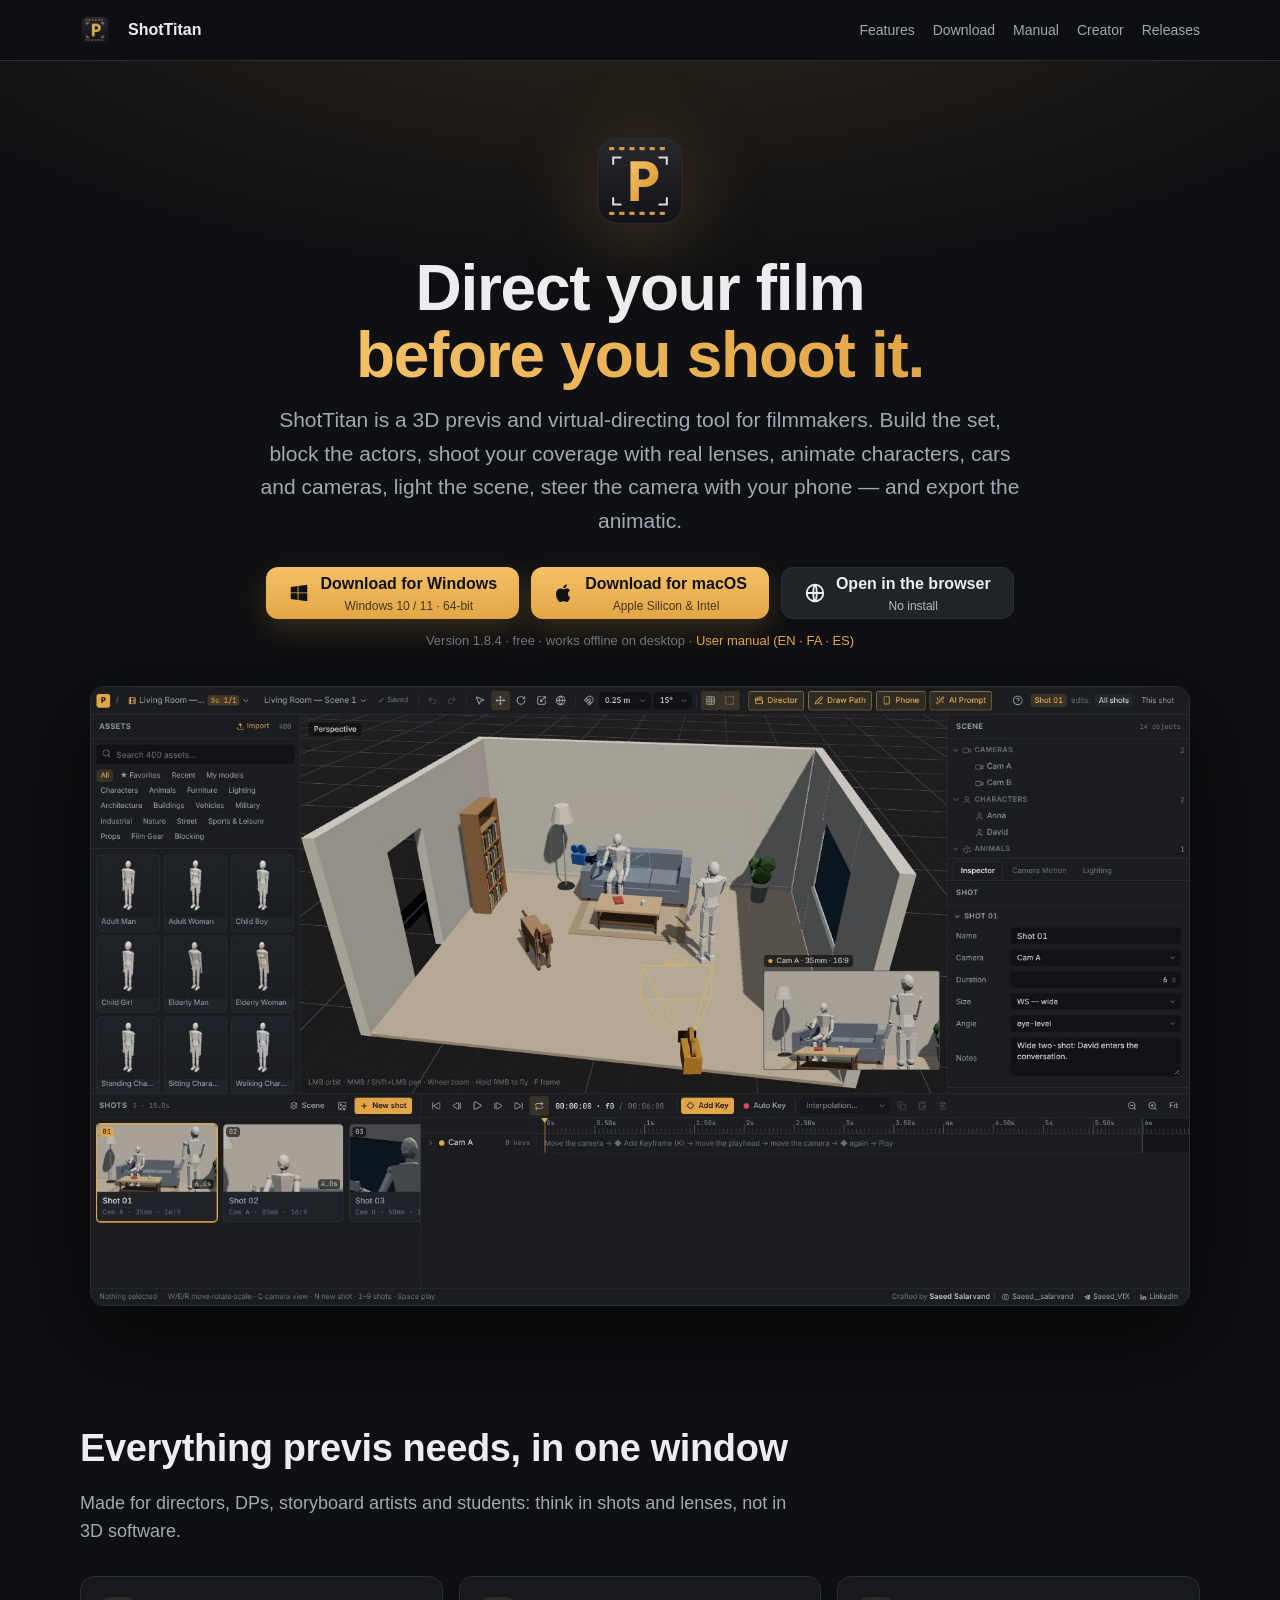
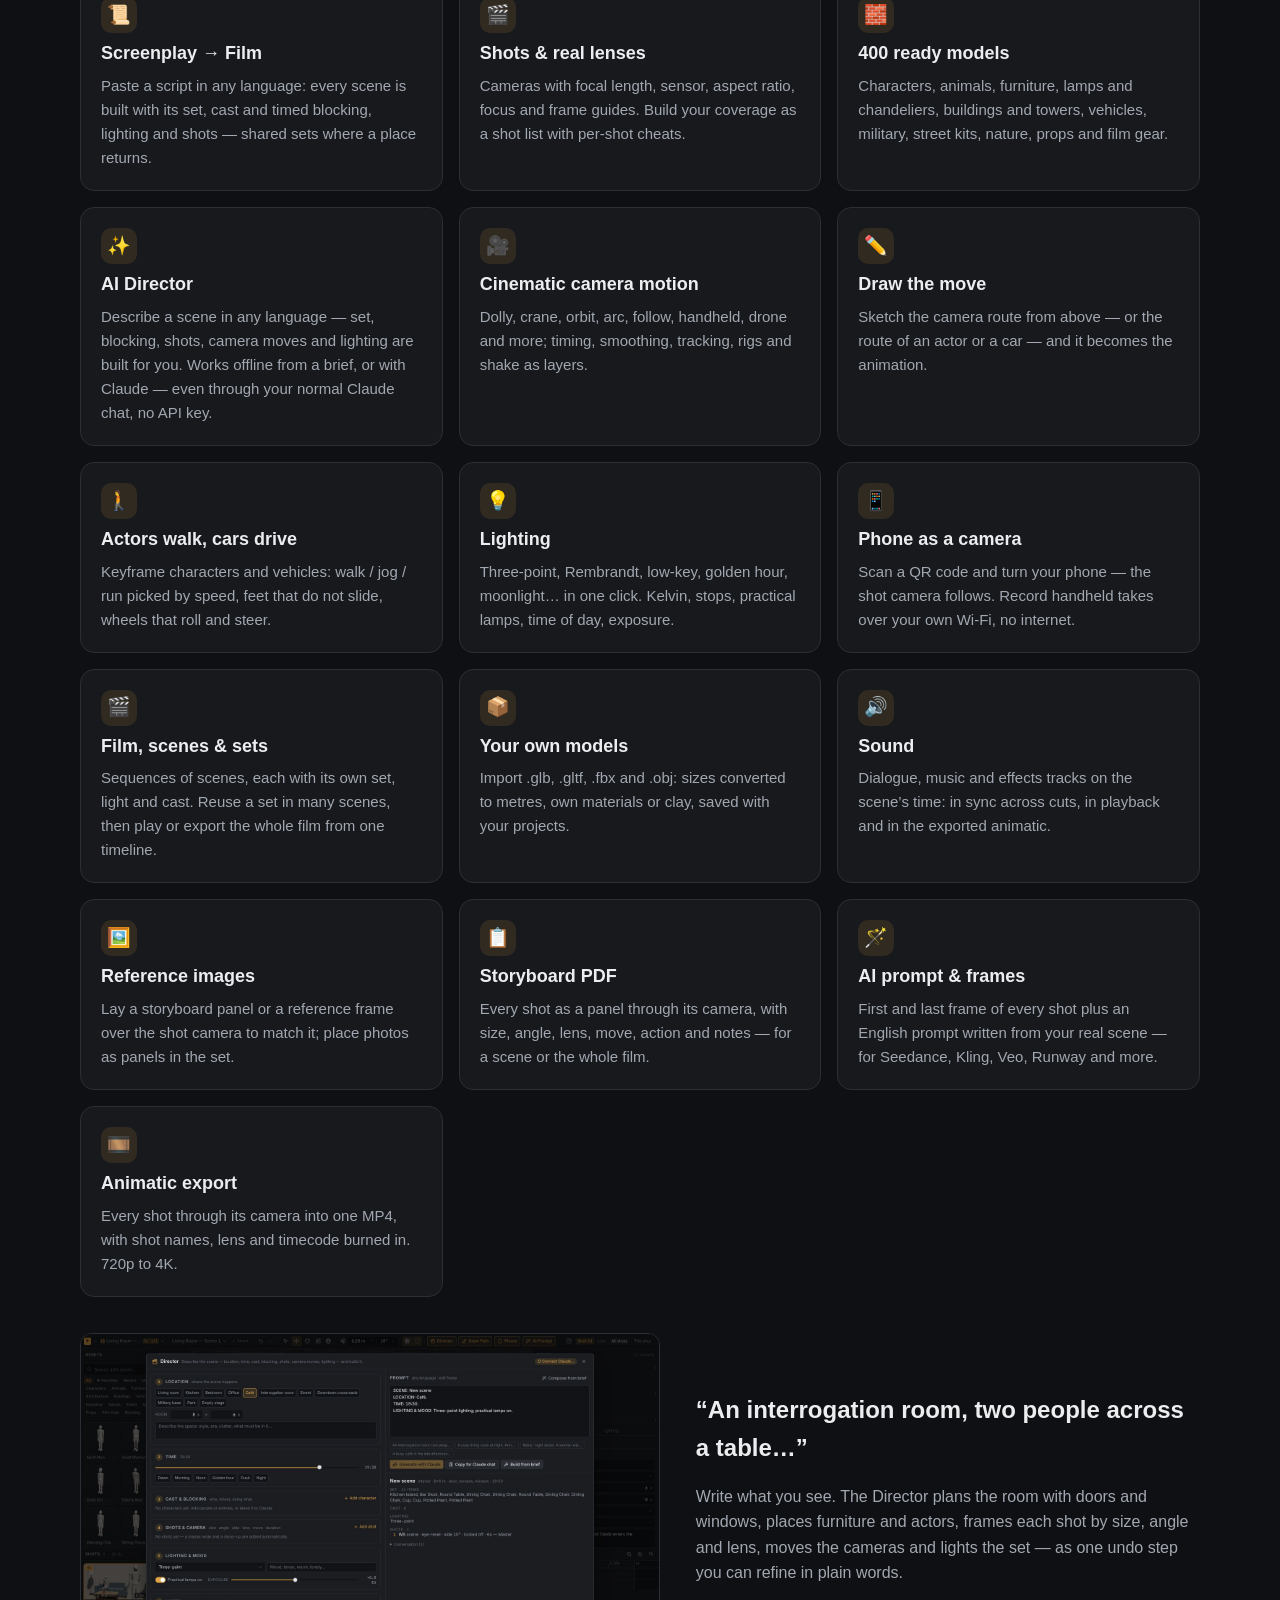
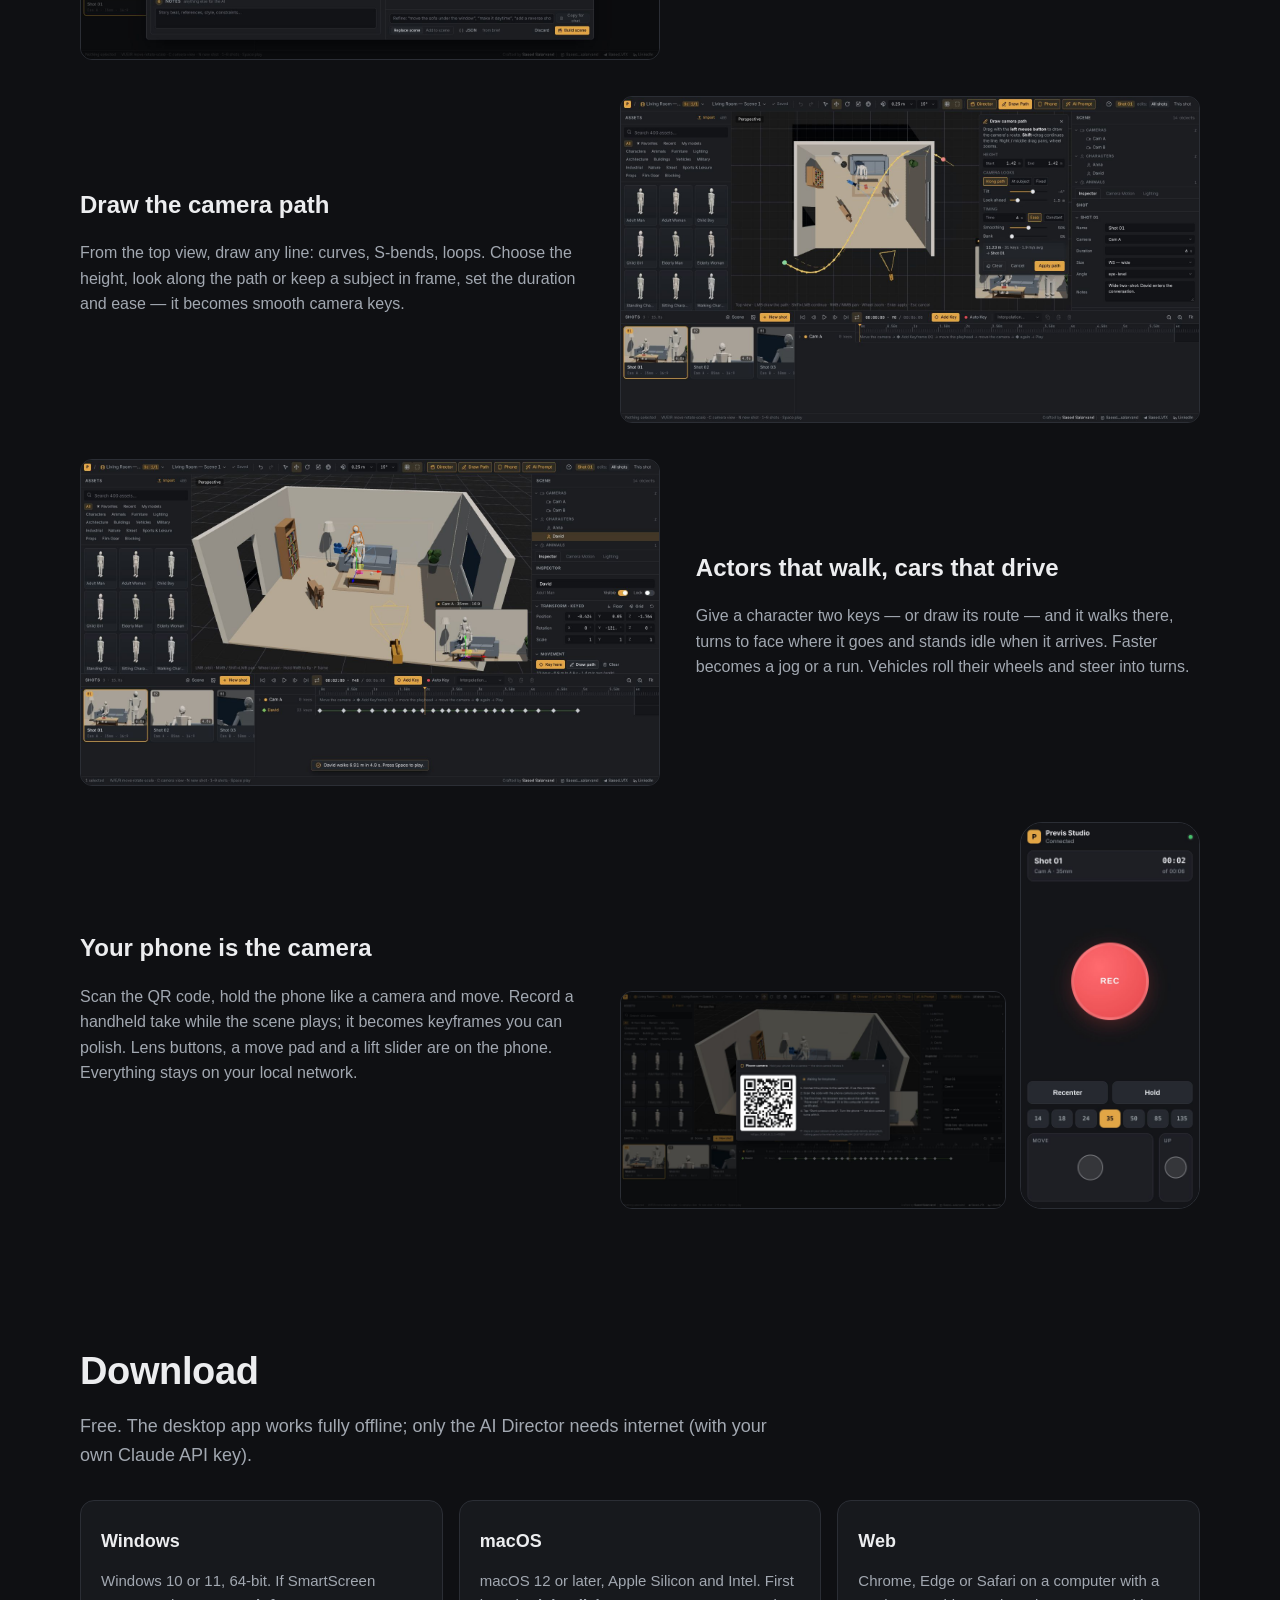
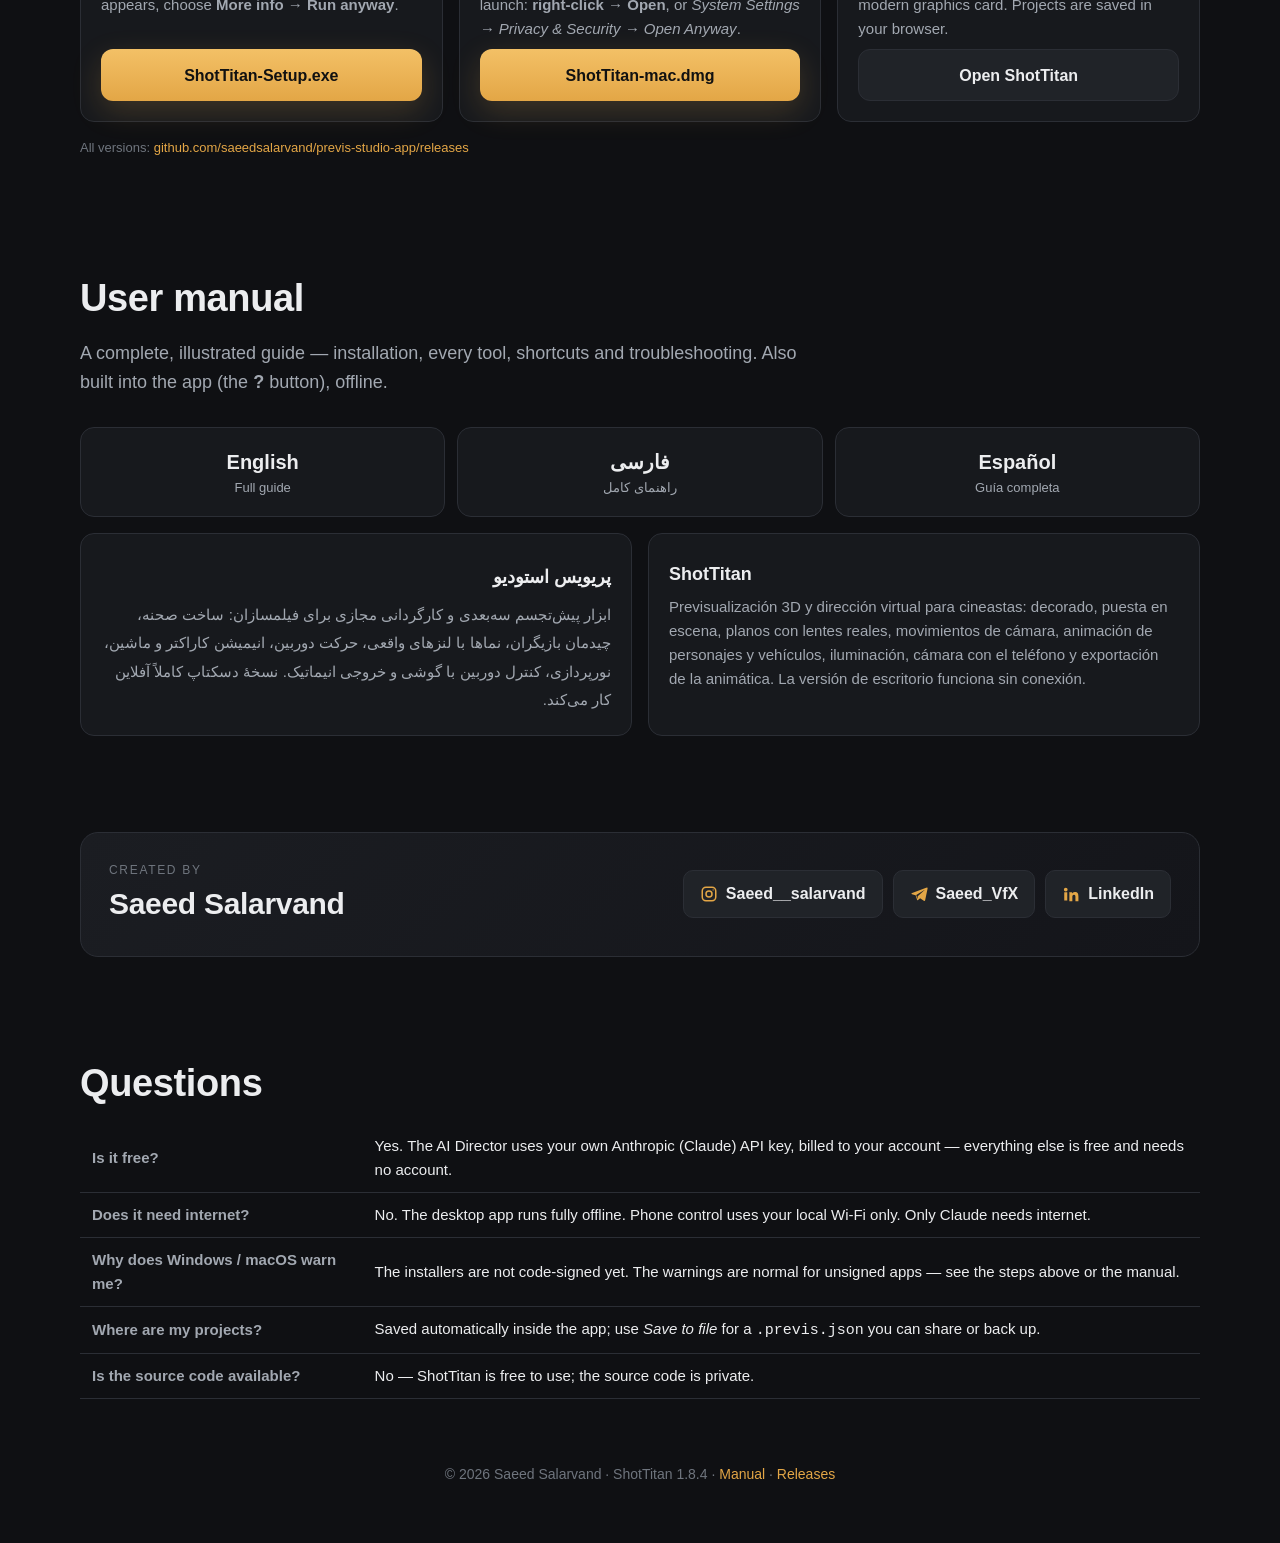
==== commit 999559dc: "Website 1.8.4: living world and subject-first camera moves" ====
--- a/index.html
+++ b/index.html
@@ -117,7 +117,7 @@
             <span>Open in the browser<small>No install</small></span>
           </a>
         </div>
-        <div class="ver">Version 1.8.3 · free · works offline on desktop · <a href="app/manual/">User manual (EN · FA · ES)</a></div>
+        <div class="ver">Version 1.8.4 · free · works offline on desktop · <a href="app/manual/">User manual (EN · FA · ES)</a></div>
         <div class="shot"><img src="app/manual/img/overview.jpg" alt="ShotTitan main window" /></div>
       </div>
     </header>
@@ -253,7 +253,7 @@
     </section>
 
     <footer>
-      <div class="wrap">© 2026 Saeed Salarvand · ShotTitan 1.8.3 · <a href="app/manual/">Manual</a> · <a href="https://github.com/saeedsalarvand/previs-studio-app/releases">Releases</a></div>
+      <div class="wrap">© 2026 Saeed Salarvand · ShotTitan 1.8.4 · <a href="app/manual/">Manual</a> · <a href="https://github.com/saeedsalarvand/previs-studio-app/releases">Releases</a></div>
     </footer>
   </body>
 </html>
